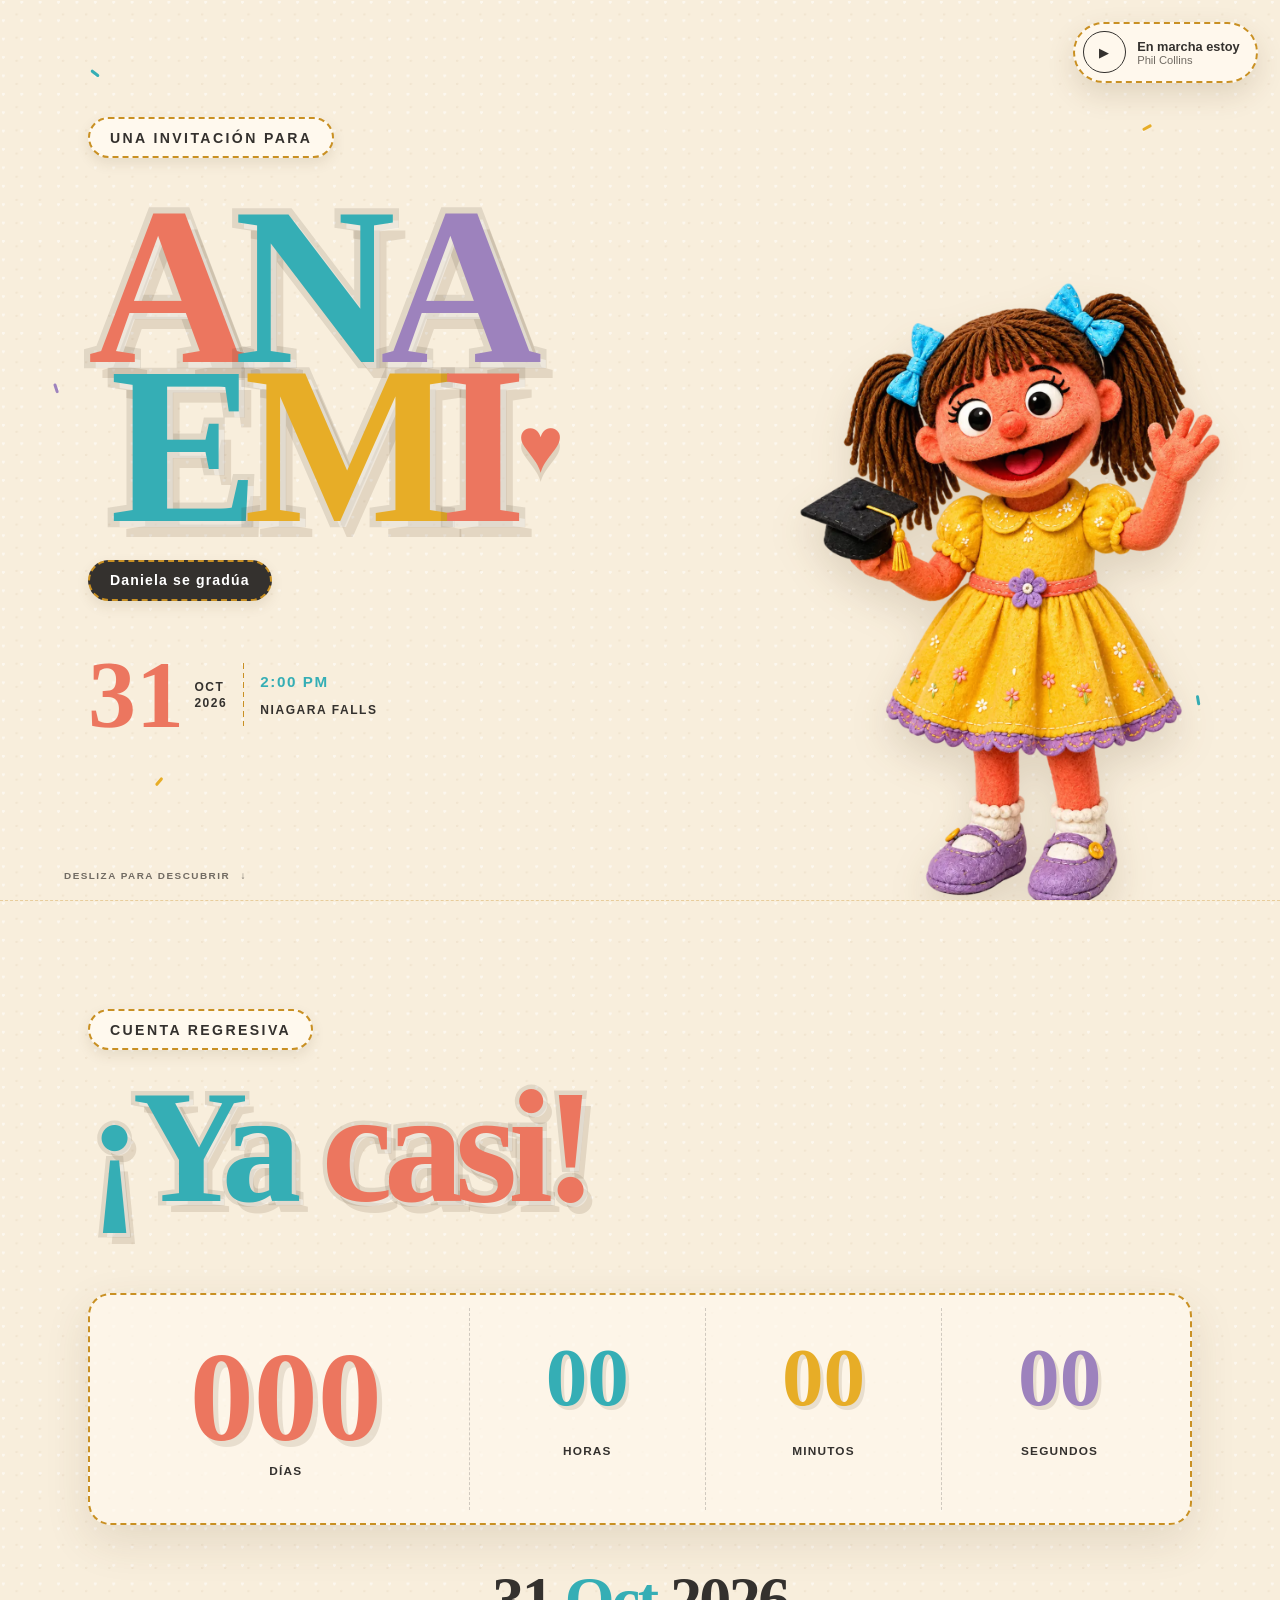
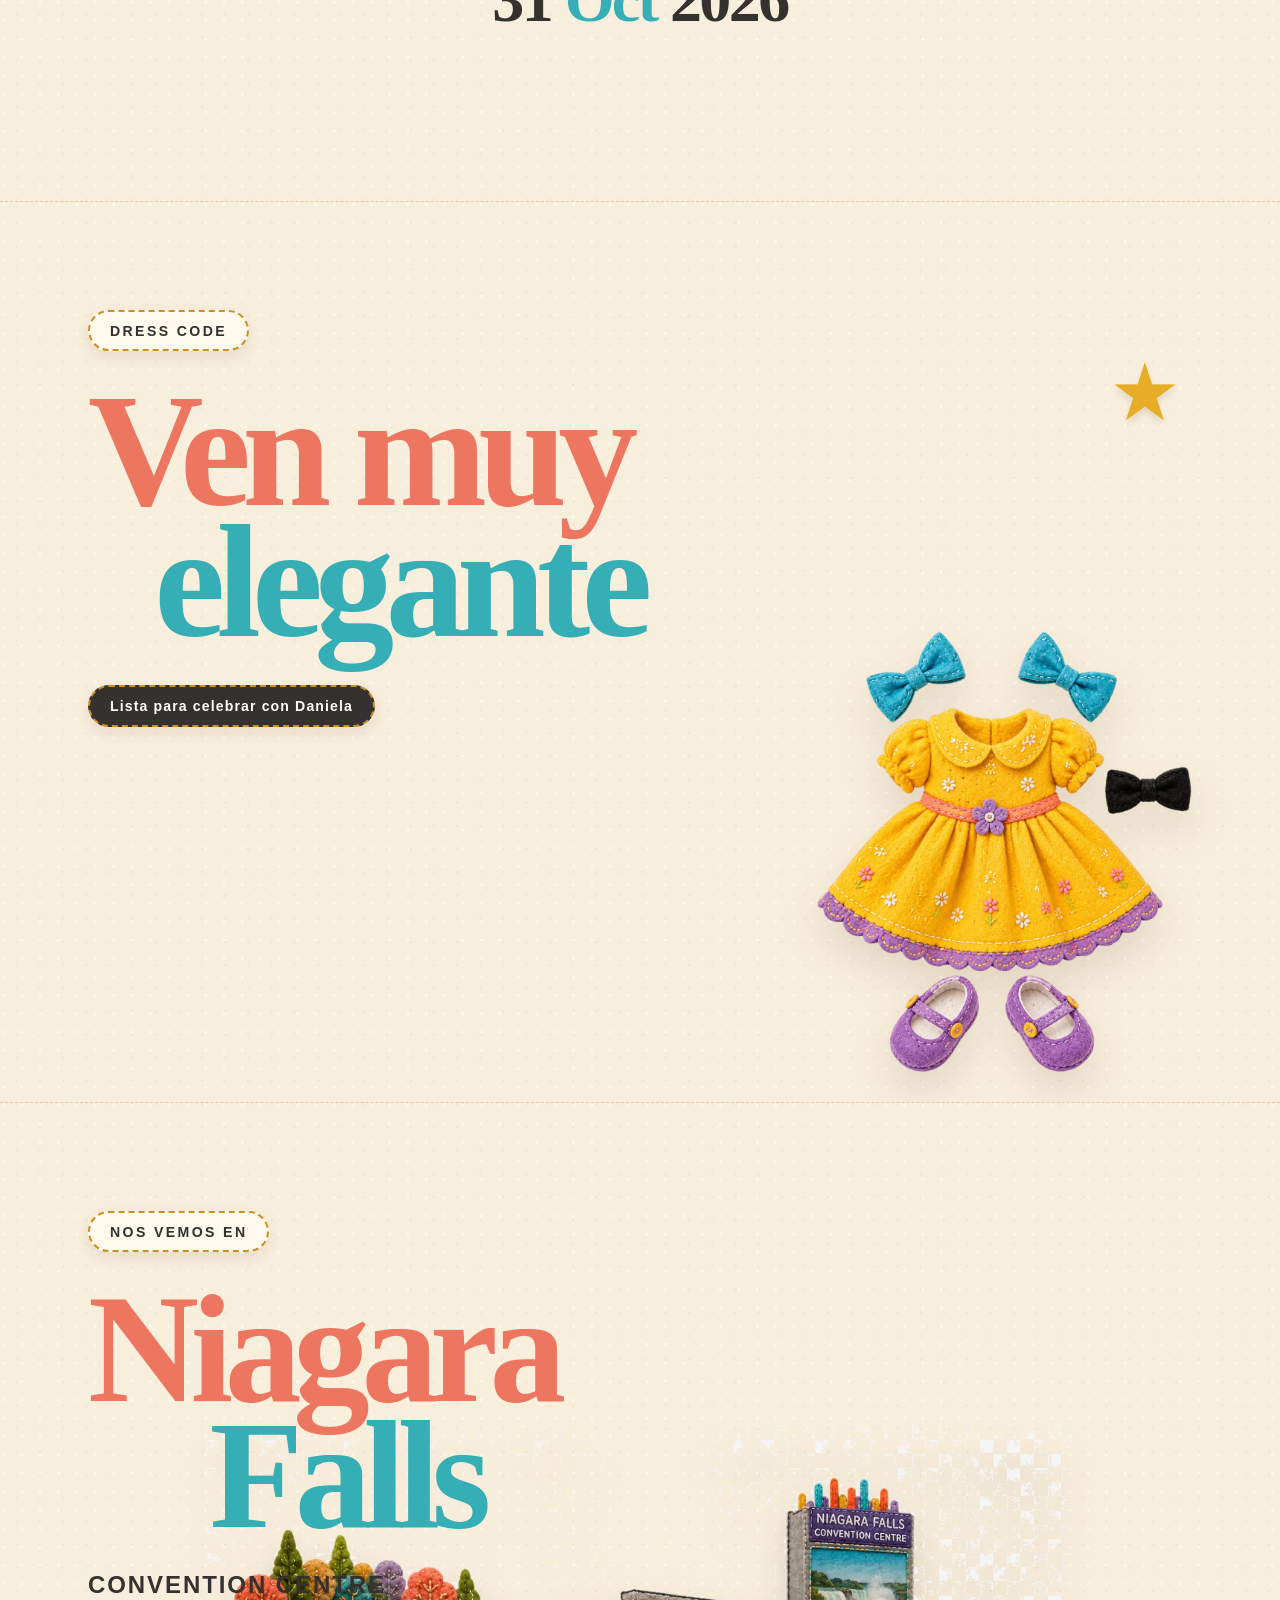
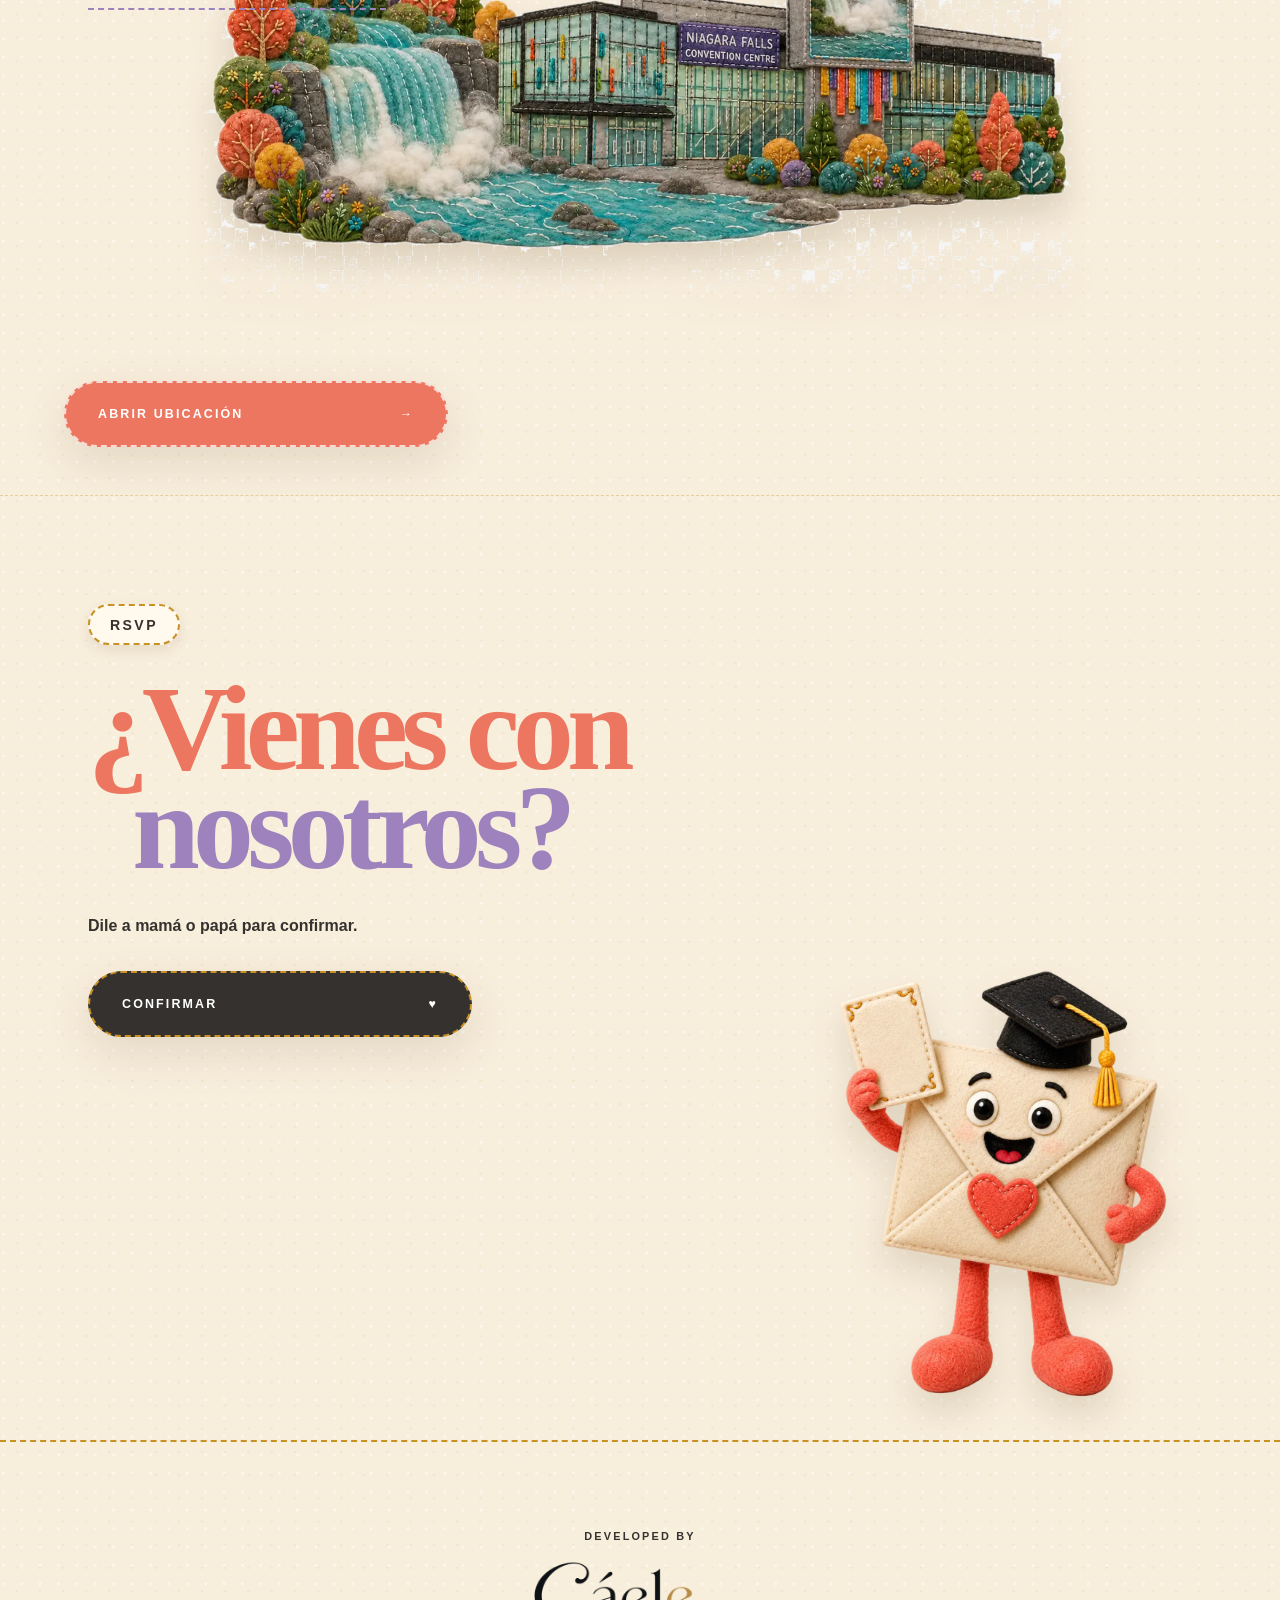
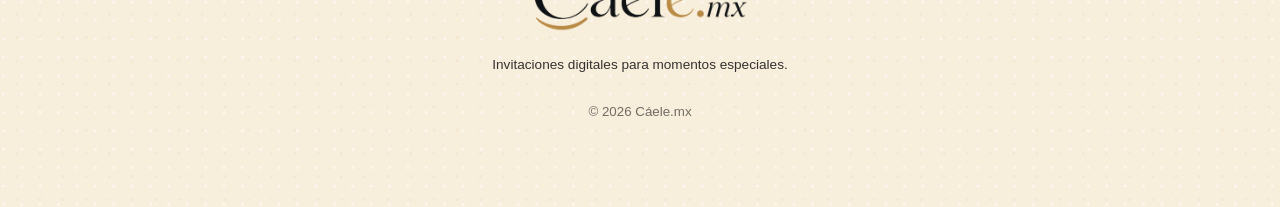
==== anaemi/index.html @ c901b22e "fix: frame Ana Emi artwork with SVG" ====
<!doctype html>
<html lang="es-MX">

<head>
    <meta charset="UTF-8">
    <meta name="viewport" content="width=device-width, initial-scale=1">
    <title>Ana Emi | Daniela se gradúa</title>
    <meta name="description"
        content="Una invitación especial para Ana Emi: acompaña a Daniela a celebrar su graduación en Niagara Falls.">
    <meta name="theme-color" content="#f8eedc">
    <meta name="author" content="Cáele.mx">
    <meta name="robots" content="noindex, nofollow">
    <link rel="icon" type="image/svg+xml" href="../assets/favicon.svg">
    <link rel="stylesheet" href="./css/styles.css?v=0.0.3-svg-frames">
    <script type="module" src="./js/main.js"></script>
</head>

<body>
    <audio id="background-music" loop preload="auto">
        <source src="../assets/audio/en-marcha-estoy.mp3" type="audio/mpeg">
    </audio>

    <button id="music-toggle" class="music-player" type="button" aria-label="Reproducir música"
        aria-pressed="false">
        <span class="music-player__icon" aria-hidden="true">▶</span>
        <span class="music-player__copy">
            <strong>En marcha estoy</strong>
            <span>Phil Collins</span>
        </span>
    </button>

    <div class="invitation">
        <header class="hero" id="inicio">
            <div class="sprinkles" aria-hidden="true">
                <span></span><span></span><span></span><span></span><span></span><span></span>
            </div>

            <div class="page-shell hero__inner">
                <p class="felt-label" data-reveal>Una invitación para</p>

                <h1 class="hero__name" aria-label="Ana Emi" data-reveal>
                    <span class="hero__name-row">
                        <span class="felt-letter felt-letter--coral">A</span>
                        <span class="felt-letter felt-letter--turquoise">N</span>
                        <span class="felt-letter felt-letter--lavender">A</span>
                    </span>
                    <span class="hero__name-row">
                        <span class="felt-letter felt-letter--turquoise">E</span>
                        <span class="felt-letter felt-letter--yellow">M</span>
                        <span class="felt-letter felt-letter--coral">I</span>
                        <span class="felt-heart" aria-hidden="true">♥</span>
                    </span>
                </h1>

                <p class="dark-label hero__event" data-reveal>Daniela se gradúa</p>

                <div class="hero__details" data-reveal>
                    <div class="hero__date">
                        <strong>31</strong>
                        <span>Oct<br>2026</span>
                    </div>
                    <span class="stitched-rule" aria-hidden="true"></span>
                    <p><strong>2:00 PM</strong><span>Niagara Falls</span></p>
                </div>

                <svg class="hero__puppet" viewBox="0 0 1500 1800" role="img"
                    aria-labelledby="hero-puppet-title">
                    <title id="hero-puppet-title">Marioneta de fieltro de Ana Emi sosteniendo un birrete</title>
                    <image href="./assets/illustrations/ana-emi-puppet.webp" x="650" y="600" width="800"
                        height="1200" preserveAspectRatio="xMidYMid meet"></image>
                </svg>

                <a class="scroll-cue" href="#cuenta-regresiva" aria-label="Descubrir la invitación">
                    <span>Desliza para descubrir</span>
                    <span aria-hidden="true">↓</span>
                </a>
            </div>
        </header>

        <main>
            <section class="section countdown" id="cuenta-regresiva" aria-labelledby="countdown-title">
                <div class="page-shell countdown__inner">
                    <p class="felt-label" data-reveal>Cuenta regresiva</p>
                    <h2 id="countdown-title" class="section-title section-title--playful" data-reveal>
                        <span class="felt-letter--turquoise">¡Ya</span>
                        <span class="felt-letter--coral">casi!</span>
                    </h2>

                    <div class="countdown-card" data-countdown data-reveal role="timer"
                        aria-label="Cuenta regresiva para la graduación de Daniela">
                        <div class="countdown-unit countdown-unit--days">
                            <strong data-countdown-days>000</strong>
                            <span>Días</span>
                        </div>
                        <div class="countdown-unit countdown-unit--hours">
                            <strong data-countdown-hours>00</strong>
                            <span>Horas</span>
                        </div>
                        <div class="countdown-unit countdown-unit--minutes">
                            <strong data-countdown-minutes>00</strong>
                            <span>Minutos</span>
                        </div>
                        <div class="countdown-unit countdown-unit--seconds">
                            <strong data-countdown-seconds>00</strong>
                            <span>Segundos</span>
                        </div>
                    </div>

                    <p class="countdown__date" data-reveal>31 <span>Oct</span> 2026</p>
                    <p class="sr-only" data-countdown-status aria-live="polite"></p>
                </div>
            </section>

            <section class="section dress-code" aria-labelledby="dress-title">
                <div class="page-shell dress-code__inner">
                    <div class="dress-code__heading" data-reveal>
                        <p class="felt-label">Dress code</p>
                        <h2 id="dress-title" class="section-title section-title--dress">
                            <span>Ven muy</span><span>elegante</span>
                        </h2>
                        <p class="dark-label">Lista para celebrar con Daniela</p>
                    </div>

                    <svg class="dress-code__art" viewBox="0 0 1500 1500" role="img"
                        aria-labelledby="dress-art-title" data-reveal>
                        <title id="dress-art-title">Vestido amarillo, zapatos morados y moños de fieltro</title>
                        <image href="./assets/illustrations/formal-outfit.webp" x="600" y="550" width="800"
                            height="865" preserveAspectRatio="xMidYMid meet"></image>
                    </svg>

                    <span class="felt-star felt-star--dress" aria-hidden="true">★</span>
                </div>
            </section>

            <section class="section location" aria-labelledby="location-title">
                <div class="page-shell location__inner">
                    <div class="location__heading" data-reveal>
                        <p class="felt-label">Nos vemos en</p>
                        <h2 id="location-title" class="section-title section-title--location">
                            <span>Niagara</span><span>Falls</span>
                        </h2>
                        <p class="location__venue">Convention Centre</p>
                    </div>

                    <svg class="location__art" viewBox="0 0 1800 1050" role="img"
                        aria-labelledby="location-art-title" data-reveal>
                        <title id="location-art-title">Maqueta de fieltro de las Cataratas del Niágara y el Niagara
                            Falls Convention Centre</title>
                        <image href="./assets/illustrations/niagara-diorama.webp" x="150" y="180" width="1500"
                            height="809" preserveAspectRatio="xMidYMid meet"></image>
                    </svg>

                    <a class="felt-button felt-button--coral location__button"
                        href="https://maps.app.goo.gl/X4abVVeZd3RWrRCF6?g_st=ac" target="_blank"
                        rel="noopener noreferrer" data-reveal>
                        <span>Abrir ubicación</span><span aria-hidden="true">→</span>
                    </a>
                </div>
            </section>

            <section class="section rsvp" aria-labelledby="rsvp-title">
                <div class="page-shell rsvp__inner">
                    <div class="rsvp__heading" data-reveal>
                        <p class="felt-label">RSVP</p>
                        <h2 id="rsvp-title" class="section-title section-title--rsvp">
                            <span>¿Vienes con</span><span>nosotros?</span>
                        </h2>
                        <p>Dile a mamá o papá para confirmar.</p>
                    </div>

                    <a id="rsvp-link" class="felt-button felt-button--dark rsvp__button" href="#" target="_blank"
                        rel="noopener noreferrer" data-reveal>
                        <span>Confirmar</span><span aria-hidden="true">♥</span>
                    </a>

                    <svg class="rsvp__art" viewBox="0 0 1500 1500" role="img"
                        aria-labelledby="rsvp-art-title" data-reveal>
                        <title id="rsvp-art-title">Sobre de fieltro sonriente con birrete</title>
                        <image href="./assets/illustrations/rsvp-envelope.webp" x="610" y="510" width="780"
                            height="881" preserveAspectRatio="xMidYMid meet"></image>
                    </svg>
                </div>
            </section>
        </main>

        <footer class="footer">
            <div class="page-shell footer__inner" data-reveal>
                <p>Developed by</p>
                <a href="https://caele.mx" target="_blank" rel="noopener noreferrer"
                    aria-label="Visitar Cáele.mx">
                    <img src="../assets/branding/caele-logo.svg" alt="Cáele.mx">
                </a>
                <span>Invitaciones digitales para momentos especiales.</span>
                <small>© <span data-current-year>2026</span> Cáele.mx</small>
            </div>
        </footer>
    </div>
</body>

</html>
---- anaemi/css/styles.css ----
/* Ana Emi · special invitation by Cáele.mx */

:root {
    color-scheme: light;
    --paper: #f8eedc;
    --paper-light: #fff9ee;
    --ink: #34312e;
    --muted: #716b63;
    --coral: #ec765f;
    --turquoise: #35aeb5;
    --yellow: #e7ad27;
    --lavender: #9d82bd;
    --gold: #c99023;
    --green: #627f3d;
    --shell: 72rem;
    --gutter: clamp(1.15rem, 5vw, 3.25rem);
    --display: Georgia, "Times New Roman", serif;
    --body: Inter, -apple-system, BlinkMacSystemFont, "Segoe UI", sans-serif;
    --shadow: 0 1rem 2.8rem rgb(83 55 22 / 12%);
}

*,
*::before,
*::after {
    box-sizing: border-box;
}

html {
    scroll-behavior: smooth;
}

body {
    margin: 0;
    overflow-x: hidden;
    color: var(--ink);
    background-color: var(--paper);
    background-image:
        radial-gradient(circle at 18% 12%, rgb(255 255 255 / 52%) 0 0.08rem, transparent 0.1rem),
        radial-gradient(circle at 72% 62%, rgb(153 105 51 / 7%) 0 0.06rem, transparent 0.09rem);
    background-size: 1.15rem 1.15rem, 1.45rem 1.45rem;
    font-family: var(--body);
    -webkit-font-smoothing: antialiased;
}

button,
a {
    color: inherit;
}

a {
    text-decoration: none;
}

img {
    display: block;
    max-inline-size: 100%;
}

.invitation {
    position: relative;
    overflow: hidden;
}

.page-shell {
    position: relative;
    inline-size: min(calc(100% - (var(--gutter) * 2)), var(--shell));
    margin-inline: auto;
}

.section {
    position: relative;
    min-block-size: max(100svh, 48rem);
    overflow: hidden;
    border-block-start: 0.0625rem dashed rgb(201 144 35 / 35%);
}

.felt-label,
.dark-label {
    position: relative;
    z-index: 4;
    inline-size: fit-content;
    margin: 0;
    padding: 0.72rem 1.25rem;
    border: 0.125rem dashed var(--gold);
    border-radius: 999rem;
    background: var(--paper-light);
    box-shadow: 0 0.35rem 0.8rem rgb(83 55 22 / 10%);
    font-size: clamp(0.68rem, 3vw, 0.88rem);
    font-weight: 700;
    letter-spacing: 0.17em;
    line-height: 1;
    text-transform: uppercase;
}

.dark-label {
    color: white;
    background: var(--ink);
    border-color: var(--gold);
    letter-spacing: 0.08em;
    text-transform: none;
}

.section-title {
    position: relative;
    z-index: 3;
    margin: 0;
    font-family: var(--display);
    font-weight: 700;
    letter-spacing: -0.055em;
    line-height: 0.82;
}

.felt-letter,
.section-title--playful span {
    display: inline-block;
    paint-order: stroke fill;
    -webkit-text-stroke: 0.055em rgb(69 50 30 / 12%);
    text-shadow:
        0.025em 0.025em 0 rgb(255 255 255 / 40%),
        0.055em 0.07em 0 rgb(83 55 22 / 13%);
}

.felt-letter--coral {
    color: var(--coral);
}

.felt-letter--turquoise {
    color: var(--turquoise);
}

.felt-letter--yellow {
    color: var(--yellow);
}

.felt-letter--lavender {
    color: var(--lavender);
}

.felt-button {
    position: relative;
    z-index: 5;
    display: flex;
    align-items: center;
    justify-content: space-between;
    gap: 1.25rem;
    inline-size: min(100%, 24rem);
    min-block-size: 4.15rem;
    padding-inline: clamp(1.35rem, 5vw, 2rem);
    border: 0.125rem dashed rgb(255 255 255 / 72%);
    border-radius: 999rem;
    box-shadow: var(--shadow);
    font-size: 0.78rem;
    font-weight: 800;
    letter-spacing: 0.17em;
    text-transform: uppercase;
    transition: transform 180ms ease, filter 180ms ease;
}

.felt-button:hover {
    filter: brightness(1.04);
    transform: translateY(-0.15rem);
}

.felt-button--coral {
    color: white;
    background: var(--coral);
}

.felt-button--dark {
    color: white;
    background: var(--ink);
    border-color: var(--gold);
}

.felt-star {
    color: var(--yellow);
    font-size: clamp(2.5rem, 10vw, 5rem);
    filter: drop-shadow(0 0.35rem 0.2rem rgb(83 55 22 / 12%));
}

.music-player {
    position: fixed;
    z-index: 20;
    inset-block-start: clamp(0.8rem, 3vw, 1.4rem);
    inset-inline-end: clamp(0.8rem, 3vw, 1.4rem);
    display: flex;
    align-items: center;
    gap: 0.75rem;
    max-inline-size: min(75vw, 17rem);
    min-block-size: 3.7rem;
    padding: 0.45rem 1rem 0.45rem 0.5rem;
    color: var(--ink);
    background: rgb(255 249 238 / 92%);
    border: 0.125rem dashed var(--gold);
    border-radius: 999rem;
    box-shadow: 0 0.7rem 1.8rem rgb(83 55 22 / 14%);
    backdrop-filter: blur(0.65rem);
    cursor: pointer;
}

.music-player__icon {
    display: grid;
    place-items: center;
    inline-size: 2.65rem;
    aspect-ratio: 1;
    flex: 0 0 auto;
    border: 0.1rem solid var(--ink);
    border-radius: 50%;
    font-size: 0.8rem;
}

.music-player__copy {
    display: grid;
    min-inline-size: 0;
    text-align: start;
}

.music-player__copy strong,
.music-player__copy span {
    overflow: hidden;
    text-overflow: ellipsis;
    white-space: nowrap;
}

.music-player__copy strong {
    font-size: 0.8rem;
}

.music-player__copy span {
    color: var(--muted);
    font-size: 0.7rem;
}

/* Cover */

.hero {
    position: relative;
    min-block-size: max(100svh, 48rem);
    overflow: hidden;
}

.hero__inner {
    min-block-size: inherit;
    padding-block: clamp(5.5rem, 13svh, 8rem) 4rem;
}

.hero__name {
    position: relative;
    z-index: 3;
    display: grid;
    gap: 0.02em;
    margin: clamp(2rem, 7vw, 3.2rem) 0 0;
    font-family: var(--display);
    font-size: clamp(6rem, 29vw, 12rem);
    font-weight: 700;
    letter-spacing: -0.08em;
    line-height: 0.69;
}

.hero__name-row {
    display: flex;
    align-items: center;
    gap: 0.01em;
}

.hero__name-row:last-child {
    margin-inline-start: 2%;
}

.felt-heart {
    margin-inline-start: 0.08em;
    color: var(--coral);
    font-size: 0.35em;
    filter: drop-shadow(0 0.12em 0 rgb(83 55 22 / 15%));
}

.hero__event {
    margin-block-start: 2.3rem;
}

.hero__details {
    position: relative;
    z-index: 5;
    display: grid;
    grid-template-columns: auto 0.0625rem auto;
    align-items: center;
    gap: 1rem;
    inline-size: fit-content;
    margin-block-start: clamp(4.5rem, 12svh, 7rem);
}

.hero__date {
    display: flex;
    align-items: center;
    gap: 0.65rem;
}

.hero__date strong {
    color: var(--coral);
    font-family: var(--display);
    font-size: clamp(4rem, 17vw, 6rem);
    line-height: 0.8;
}

.hero__date span,
.hero__details p {
    margin: 0;
    font-size: 0.75rem;
    font-weight: 800;
    letter-spacing: 0.13em;
    line-height: 1.35;
    text-transform: uppercase;
}

.stitched-rule {
    inline-size: 0.0625rem;
    block-size: 4rem;
    background: repeating-linear-gradient(to bottom, var(--gold) 0 0.35rem, transparent 0.35rem 0.6rem);
}

.hero__details p {
    display: grid;
    gap: 0.6rem;
}

.hero__details p strong {
    color: var(--turquoise);
    font-size: 0.95rem;
}

.hero__details p span {
    white-space: nowrap;
}

.hero__puppet {
    position: absolute;
    z-index: 2;
    display: block;
    inset-inline-start: auto;
    inset-inline-end: clamp(-5rem, -10vw, -2rem);
    inset-block-end: -1rem;
    inline-size: clamp(24rem, 95vw, 44rem);
    max-inline-size: none;
    filter: drop-shadow(0 1.2rem 1.2rem rgb(83 55 22 / 15%));
    pointer-events: none;
    user-select: none;
}

.scroll-cue {
    position: absolute;
    z-index: 6;
    inset-inline-start: 0;
    inset-block-end: 1.2rem;
    display: flex;
    align-items: center;
    gap: 0.65rem;
    color: var(--muted);
    font-size: 0.62rem;
    font-weight: 700;
    letter-spacing: 0.15em;
    text-transform: uppercase;
}

.sprinkles span {
    position: absolute;
    z-index: 1;
    inline-size: 0.65rem;
    block-size: 0.18rem;
    background: var(--coral);
    border-radius: 999rem;
    transform: rotate(38deg);
}

.sprinkles span:nth-child(1) { inset: 8% auto auto 7%; background: var(--turquoise); }
.sprinkles span:nth-child(2) { inset: 14% 10% auto auto; background: var(--yellow); transform: rotate(-28deg); }
.sprinkles span:nth-child(3) { inset: 43% auto auto 4%; background: var(--lavender); transform: rotate(72deg); }
.sprinkles span:nth-child(4) { inset: 54% 8% auto auto; background: var(--coral); }
.sprinkles span:nth-child(5) { inset: auto auto 13% 12%; background: var(--yellow); transform: rotate(-50deg); }
.sprinkles span:nth-child(6) { inset: auto 6% 22% auto; background: var(--turquoise); transform: rotate(80deg); }

/* Countdown */

.countdown__inner {
    min-block-size: inherit;
    padding-block: clamp(5.5rem, 12svh, 8rem) clamp(4rem, 9svh, 6rem);
}

.section-title--playful {
    display: flex;
    flex-wrap: wrap;
    gap: 0 0.18em;
    margin-block-start: 2rem;
    font-size: clamp(5rem, 22vw, 10rem);
}

.countdown-card {
    display: grid;
    grid-template-columns: repeat(3, 1fr);
    margin-block-start: clamp(3rem, 9vw, 5rem);
    padding: 0.8rem;
    background: rgb(255 249 238 / 72%);
    border: 0.16rem dashed var(--gold);
    border-radius: 1.4rem;
    box-shadow: var(--shadow);
}

.countdown-unit {
    display: grid;
    justify-items: center;
    gap: 0.55rem;
    min-inline-size: 0;
    padding: 1.25rem 0.25rem;
    border-inline-start: 0.0625rem dashed rgb(52 49 46 / 22%);
}

.countdown-unit--days {
    grid-column: 1 / -1;
    padding-block: 1rem 1.5rem;
    border-inline-start: 0;
    border-block-end: 0.0625rem dashed rgb(52 49 46 / 22%);
}

.countdown-unit--hours {
    border-inline-start: 0;
}

.countdown-unit strong {
    color: var(--turquoise);
    font-family: var(--display);
    font-size: clamp(2.8rem, 14vw, 5.2rem);
    font-variant-numeric: tabular-nums;
    line-height: 0.9;
    text-shadow: 0.04em 0.05em 0 rgb(83 55 22 / 12%);
}

.countdown-unit--days strong {
    color: var(--coral);
    font-size: clamp(7rem, 34vw, 13rem);
}

.countdown-unit--minutes strong {
    color: var(--yellow);
}

.countdown-unit--seconds strong {
    color: var(--lavender);
}

.countdown-unit span {
    font-size: clamp(0.56rem, 2.5vw, 0.74rem);
    font-weight: 800;
    letter-spacing: 0.1em;
    text-transform: uppercase;
}

.countdown__date {
    margin: 2.4rem 0 0;
    text-align: center;
    font-family: var(--display);
    font-size: clamp(2.4rem, 11vw, 4rem);
    font-weight: 700;
    letter-spacing: -0.04em;
}

.countdown__date span {
    color: var(--turquoise);
}

/* Dress code */

.dress-code {
    min-block-size: max(100svh, 55rem);
}

.dress-code__inner {
    min-block-size: inherit;
    padding-block: clamp(5.5rem, 12svh, 8rem) 2rem;
}

.dress-code__heading {
    position: relative;
    z-index: 4;
}

.section-title--dress {
    display: grid;
    margin-block-start: 2.2rem;
    font-size: clamp(4.5rem, 21vw, 9rem);
}

.section-title--dress span:first-child {
    color: var(--coral);
}

.section-title--dress span:last-child {
    color: var(--turquoise);
    margin-inline-start: 6%;
}

.dress-code__heading .dark-label {
    margin-block-start: 2.3rem;
}

.dress-code__art {
    position: absolute;
    z-index: 2;
    display: block;
    inset-inline-start: auto;
    inset-inline-end: clamp(-4rem, -8vw, -2rem);
    inset-block-end: -1rem;
    inline-size: clamp(25rem, 102vw, 48rem);
    max-inline-size: none;
    filter: drop-shadow(0 1.2rem 1.2rem rgb(83 55 22 / 13%));
}

.felt-star--dress {
    position: absolute;
    z-index: 1;
    inset-block-start: 16%;
    inset-inline-end: 3%;
}

/* Location */

.location {
    min-block-size: max(100svh, 62rem);
}

.location__inner {
    min-block-size: inherit;
    padding-block: clamp(5.5rem, 12svh, 8rem) 3rem;
}

.location__heading {
    position: relative;
    z-index: 5;
}

.section-title--location {
    display: grid;
    margin-block-start: 2.2rem;
    font-size: clamp(4rem, 19vw, 8.5rem);
}

.section-title--location span:first-child {
    color: var(--coral);
}

.section-title--location span:last-child {
    color: var(--turquoise);
    margin-inline-start: 11%;
}

.location__venue {
    inline-size: fit-content;
    margin: 2rem 0 0;
    padding-block-end: 0.55rem;
    border-block-end: 0.16rem dashed var(--lavender);
    font-size: clamp(1rem, 4.5vw, 1.5rem);
    font-weight: 800;
    letter-spacing: 0.08em;
    text-transform: uppercase;
}

.location__art {
    position: absolute;
    z-index: 2;
    display: block;
    inset-inline-start: 50%;
    inset-block-end: 10.5rem;
    inline-size: min(118%, 58rem);
    max-inline-size: none;
    translate: -50% 0;
    filter: drop-shadow(0 1.2rem 1rem rgb(83 55 22 / 16%));
}

.location__button {
    position: absolute;
    inset-inline-start: 0;
    inset-block-end: 3rem;
}

/* RSVP */

.rsvp {
    min-block-size: max(100svh, 59rem);
}

.rsvp__inner {
    min-block-size: inherit;
    padding-block: clamp(5.5rem, 12svh, 8rem) 2rem;
}

.rsvp__heading {
    position: relative;
    z-index: 5;
}

.section-title--rsvp {
    display: grid;
    margin-block-start: 2.1rem;
    font-size: clamp(3rem, 14.5vw, 6.5rem);
}

.section-title--rsvp span:first-child {
    color: var(--coral);
}

.section-title--rsvp span:last-child {
    color: var(--lavender);
    margin-inline-start: 4%;
}

.rsvp__heading > p:last-child {
    max-inline-size: 18rem;
    margin: 2.2rem 0 0;
    font-size: 1rem;
    font-weight: 650;
    line-height: 1.6;
}

.rsvp__button {
    margin-block-start: 2rem;
}

.rsvp__art {
    position: absolute;
    z-index: 2;
    display: block;
    inset-inline-start: auto;
    inset-inline-end: clamp(-4rem, -8vw, -2rem);
    inset-block-end: -1rem;
    inline-size: clamp(25rem, 100vw, 46rem);
    max-inline-size: none;
    filter: drop-shadow(0 1.2rem 1.1rem rgb(83 55 22 / 14%));
}

/* Footer */

.footer {
    border-block-start: 0.125rem dashed var(--gold);
}

.footer__inner {
    display: grid;
    justify-items: center;
    padding-block: clamp(3.5rem, 10vw, 5.5rem);
    text-align: center;
}

.footer__inner > p {
    margin: 0 0 1rem;
    font-size: 0.68rem;
    font-weight: 800;
    letter-spacing: 0.2em;
    text-transform: uppercase;
}

.footer__inner a {
    inline-size: min(55vw, 14rem);
}

.footer__inner > span {
    margin-block-start: 1.5rem;
    font-size: 0.85rem;
}

.footer__inner small {
    margin-block-start: 2rem;
    color: var(--muted);
}

/* Motion and accessibility */

.sr-only {
    position: absolute;
    inline-size: 0.0625rem;
    block-size: 0.0625rem;
    overflow: hidden;
    padding: 0;
    margin: -0.0625rem;
    clip: rect(0, 0, 0, 0);
    white-space: nowrap;
    border: 0;
}

.reveal-ready [data-reveal] {
    opacity: 0;
    transform: translateY(1.3rem);
    transition: opacity 700ms ease, transform 800ms cubic-bezier(0.22, 1, 0.36, 1);
}

.reveal-ready [data-reveal].is-visible {
    opacity: 1;
    transform: none;
}

@media (min-width: 48rem) {
    .hero__name {
        font-size: clamp(9rem, 20vw, 14rem);
    }

    .hero__puppet {
        inset-inline-start: auto;
        inset-inline-end: -2rem;
        inline-size: min(68vw, 50rem);
    }

    .hero__details {
        margin-block-start: 3.5rem;
    }

    .countdown-card {
        grid-template-columns: 1.55fr repeat(3, 1fr);
    }

    .countdown-unit,
    .countdown-unit--days {
        grid-column: auto;
        padding: 2rem 0.75rem;
        border-block-end: 0;
        border-inline-start: 0.0625rem dashed rgb(52 49 46 / 22%);
    }

    .countdown-unit--days {
        border-inline-start: 0;
    }

    .countdown-unit--days strong {
        font-size: clamp(6rem, 10vw, 9rem);
    }

    .section-title--dress {
        font-size: clamp(7.5rem, 13vw, 10rem);
    }

    .dress-code__art {
        inset-inline-start: auto;
        inset-inline-end: -2rem;
        inline-size: min(62vw, 48rem);
    }

    .section-title--location {
        font-size: clamp(7rem, 12vw, 10rem);
    }

    .location__art {
        inset-inline-start: 50%;
        inline-size: min(90vw, 65rem);
    }

    .section-title--rsvp {
        font-size: clamp(5.5rem, 9.5vw, 8rem);
    }

    .rsvp__art {
        inset-inline-start: auto;
        inset-inline-end: -2rem;
        inline-size: min(60vw, 46rem);
    }
}

@media (min-width: 70rem) {
    .hero__inner,
    .countdown__inner,
    .dress-code__inner,
    .location__inner,
    .rsvp__inner {
        padding-inline: 1.5rem;
    }
}

/* Explicit mobile artwork caps. Keep these last so decorative assets cannot
   grow back over the copy through a broader responsive rule. */
@media (max-width: 47.99rem) {
    .hero__puppet {
        inset-inline-end: -2rem;
        inline-size: clamp(24rem, 94vw, 32rem);
    }

    .dress-code__art {
        inset-inline-end: -2rem;
        inline-size: clamp(25rem, 100vw, 34rem);
    }

    .location__art {
        inline-size: min(112%, 45rem);
    }

    .rsvp__art {
        inset-inline-end: -2rem;
        inline-size: clamp(25rem, 100vw, 34rem);
    }
}

@media (prefers-reduced-motion: reduce) {
    html {
        scroll-behavior: auto;
    }

    *,
    *::before,
    *::after {
        animation-duration: 0.01ms !important;
        animation-iteration-count: 1 !important;
        transition-duration: 0.01ms !important;
    }

    .reveal-ready [data-reveal] {
        opacity: 1;
        transform: none;
    }
}
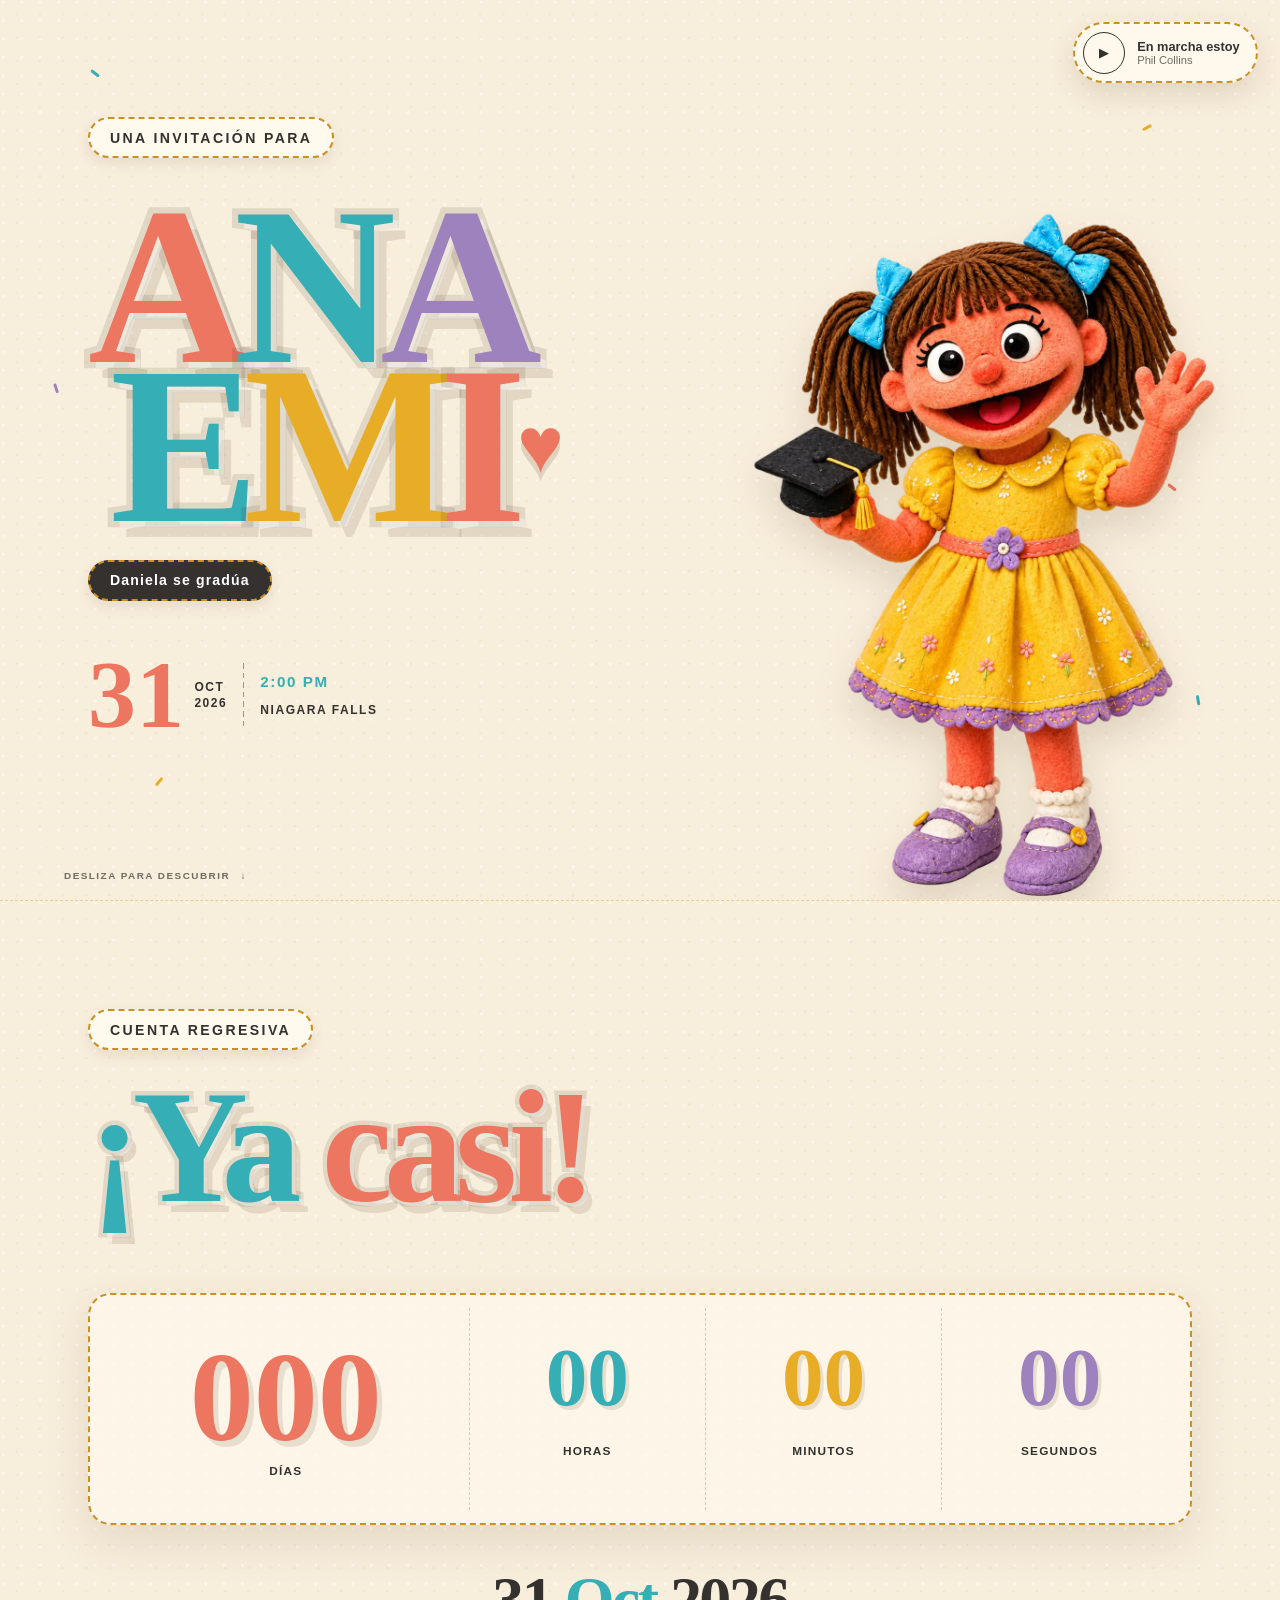
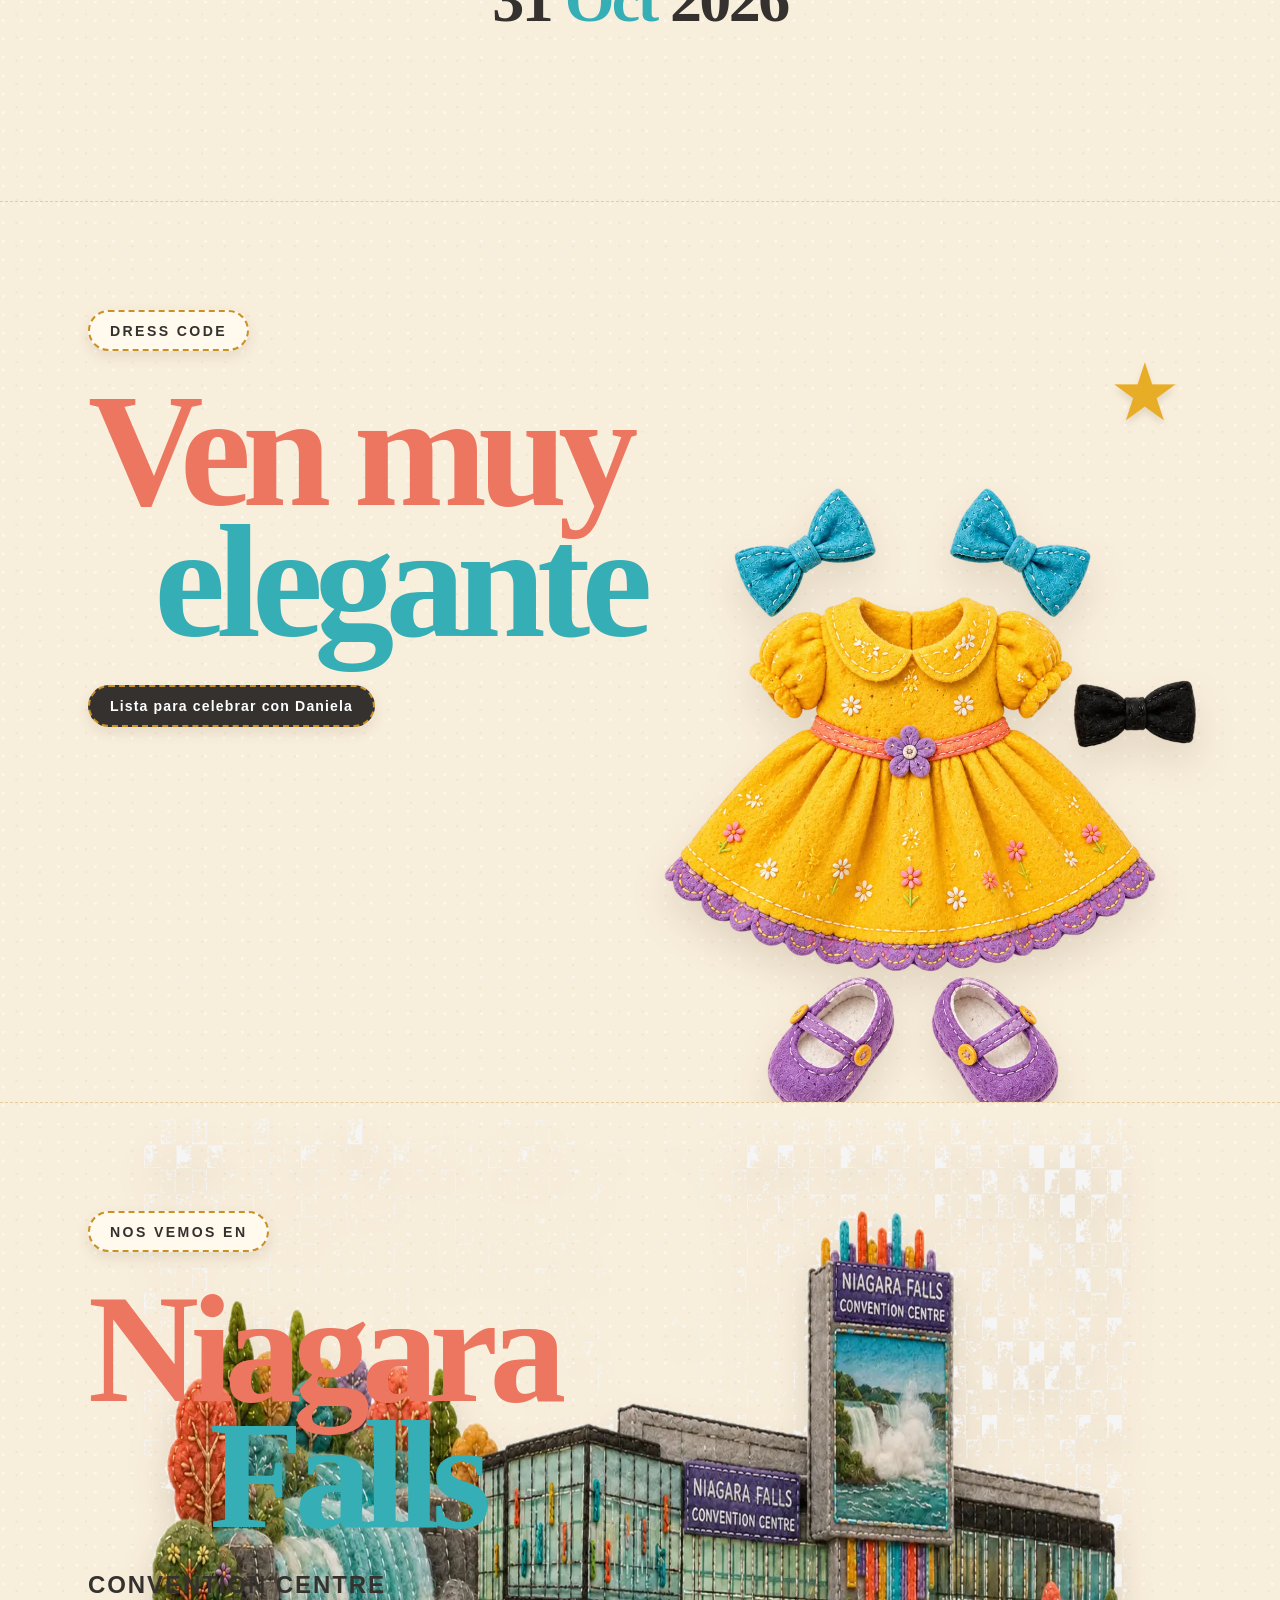
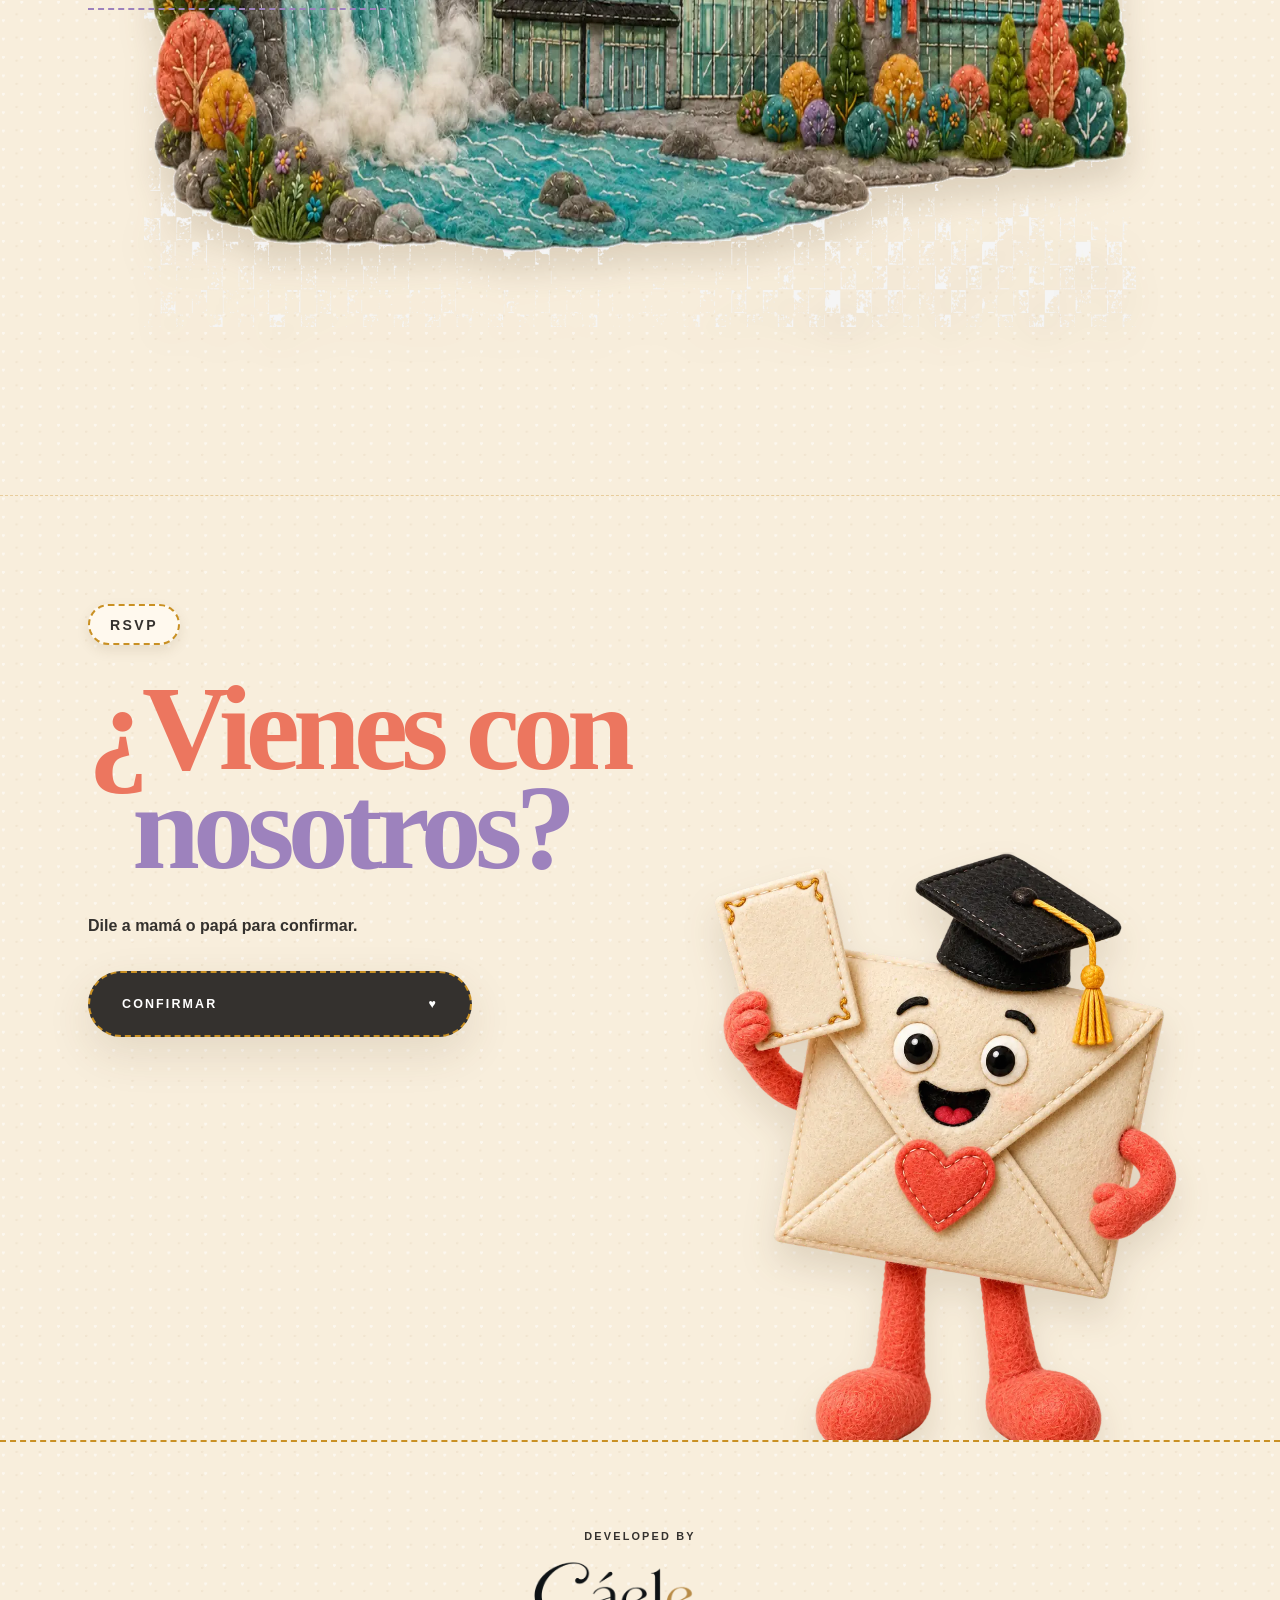
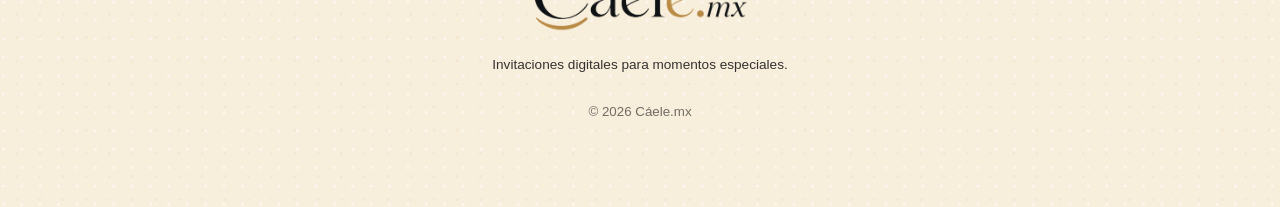
==== commit 6ef644a8: "fix: restore original Ana Emi art composition" ====
--- a/anaemi/index.html
+++ b/anaemi/index.html
@@ -11,7 +11,7 @@
     <meta name="author" content="Cáele.mx">
     <meta name="robots" content="noindex, nofollow">
     <link rel="icon" type="image/svg+xml" href="../assets/favicon.svg">
-    <link rel="stylesheet" href="./css/styles.css?v=0.0.3-svg-frames">
+    <link rel="stylesheet" href="./css/styles.css?v=0.0.3-art-composition">
     <script type="module" src="./js/main.js"></script>
 </head>
 
@@ -63,12 +63,9 @@
                     <p><strong>2:00 PM</strong><span>Niagara Falls</span></p>
                 </div>
 
-                <svg class="hero__puppet" viewBox="0 0 1500 1800" role="img"
-                    aria-labelledby="hero-puppet-title">
-                    <title id="hero-puppet-title">Marioneta de fieltro de Ana Emi sosteniendo un birrete</title>
-                    <image href="./assets/illustrations/ana-emi-puppet.webp" x="650" y="600" width="800"
-                        height="1200" preserveAspectRatio="xMidYMid meet"></image>
-                </svg>
+                <img class="hero__puppet" src="./assets/illustrations/ana-emi-puppet.webp"
+                    alt="Marioneta de fieltro de Ana Emi sosteniendo un birrete" width="1000" height="1500"
+                    fetchpriority="high" decoding="async">
 
                 <a class="scroll-cue" href="#cuenta-regresiva" aria-label="Descubrir la invitación">
                     <span>Desliza para descubrir</span>
@@ -121,12 +118,9 @@
                         <p class="dark-label">Lista para celebrar con Daniela</p>
                     </div>
 
-                    <svg class="dress-code__art" viewBox="0 0 1500 1500" role="img"
-                        aria-labelledby="dress-art-title" data-reveal>
-                        <title id="dress-art-title">Vestido amarillo, zapatos morados y moños de fieltro</title>
-                        <image href="./assets/illustrations/formal-outfit.webp" x="600" y="550" width="800"
-                            height="865" preserveAspectRatio="xMidYMid meet"></image>
-                    </svg>
+                    <img class="dress-code__art" src="./assets/illustrations/formal-outfit.webp"
+                        alt="Vestido amarillo, zapatos morados y moños de fieltro" width="1100" height="1190"
+                        loading="lazy" decoding="async" data-reveal>
 
                     <span class="felt-star felt-star--dress" aria-hidden="true">★</span>
                 </div>
@@ -142,13 +136,9 @@
                         <p class="location__venue">Convention Centre</p>
                     </div>
 
-                    <svg class="location__art" viewBox="0 0 1800 1050" role="img"
-                        aria-labelledby="location-art-title" data-reveal>
-                        <title id="location-art-title">Maqueta de fieltro de las Cataratas del Niágara y el Niagara
-                            Falls Convention Centre</title>
-                        <image href="./assets/illustrations/niagara-diorama.webp" x="150" y="180" width="1500"
-                            height="809" preserveAspectRatio="xMidYMid meet"></image>
-                    </svg>
+                    <img class="location__art" src="./assets/illustrations/niagara-diorama.webp"
+                        alt="Maqueta de fieltro de las Cataratas del Niágara y el Niagara Falls Convention Centre"
+                        width="1500" height="809" loading="lazy" decoding="async" data-reveal>
 
                     <a class="felt-button felt-button--coral location__button"
                         href="https://maps.app.goo.gl/X4abVVeZd3RWrRCF6?g_st=ac" target="_blank"
@@ -173,12 +163,9 @@
                         <span>Confirmar</span><span aria-hidden="true">♥</span>
                     </a>
 
-                    <svg class="rsvp__art" viewBox="0 0 1500 1500" role="img"
-                        aria-labelledby="rsvp-art-title" data-reveal>
-                        <title id="rsvp-art-title">Sobre de fieltro sonriente con birrete</title>
-                        <image href="./assets/illustrations/rsvp-envelope.webp" x="610" y="510" width="780"
-                            height="881" preserveAspectRatio="xMidYMid meet"></image>
-                    </svg>
+                    <img class="rsvp__art" src="./assets/illustrations/rsvp-envelope.webp"
+                        alt="Sobre de fieltro sonriente con birrete" width="1050" height="1186" loading="lazy"
+                        decoding="async" data-reveal>
                 </div>
             </section>
         </main>
--- a/anaemi/css/styles.css
+++ b/anaemi/css/styles.css
@@ -337,10 +337,12 @@
     z-index: 2;
     display: block;
     inset-inline-start: auto;
-    inset-inline-end: clamp(-5rem, -10vw, -2rem);
-    inset-block-end: -1rem;
-    inline-size: clamp(24rem, 95vw, 44rem);
+    inset-inline-end: clamp(-2.75rem, -7vw, -1rem);
+    inset-block-end: -0.5rem;
+    inline-size: auto;
+    block-size: clamp(31rem, 64svh, 43rem);
     max-inline-size: none;
+    max-block-size: 72%;
     filter: drop-shadow(0 1.2rem 1.2rem rgb(83 55 22 / 15%));
     pointer-events: none;
     user-select: none;
@@ -506,10 +508,12 @@
     z-index: 2;
     display: block;
     inset-inline-start: auto;
-    inset-inline-end: clamp(-4rem, -8vw, -2rem);
+    inset-inline-end: clamp(-4rem, -8vw, -2.25rem);
     inset-block-end: -1rem;
-    inline-size: clamp(25rem, 102vw, 48rem);
-    max-inline-size: none;
+    inline-size: auto;
+    block-size: clamp(26rem, 55svh, 38rem);
+    max-inline-size: 96%;
+    max-block-size: 58%;
     filter: drop-shadow(0 1.2rem 1.2rem rgb(83 55 22 / 13%));
 }
 
@@ -568,7 +572,7 @@
     display: block;
     inset-inline-start: 50%;
     inset-block-end: 10.5rem;
-    inline-size: min(118%, 58rem);
+    inline-size: min(108%, 50rem);
     max-inline-size: none;
     translate: -50% 0;
     filter: drop-shadow(0 1.2rem 1rem rgb(83 55 22 / 16%));
@@ -628,10 +632,12 @@
     z-index: 2;
     display: block;
     inset-inline-start: auto;
-    inset-inline-end: clamp(-4rem, -8vw, -2rem);
-    inset-block-end: -1rem;
-    inline-size: clamp(25rem, 100vw, 46rem);
-    max-inline-size: none;
+    inset-inline-end: clamp(-4rem, -8vw, -2.25rem);
+    inset-block-end: -1.5rem;
+    inline-size: auto;
+    block-size: clamp(26rem, 54svh, 36rem);
+    max-inline-size: 96%;
+    max-block-size: 58%;
     filter: drop-shadow(0 1.2rem 1.1rem rgb(83 55 22 / 14%));
 }
 
@@ -702,8 +708,10 @@
 
     .hero__puppet {
         inset-inline-start: auto;
-        inset-inline-end: -2rem;
-        inline-size: min(68vw, 50rem);
+        inset-inline-end: 0;
+        inline-size: auto;
+        block-size: min(78svh, 52rem);
+        max-block-size: 82%;
     }
 
     .hero__details {
@@ -736,8 +744,11 @@
 
     .dress-code__art {
         inset-inline-start: auto;
-        inset-inline-end: -2rem;
-        inline-size: min(62vw, 48rem);
+        inset-inline-end: 1%;
+        inline-size: auto;
+        block-size: min(72svh, 44rem);
+        max-inline-size: 56%;
+        max-block-size: 70%;
     }
 
     .section-title--location {
@@ -746,7 +757,7 @@
 
     .location__art {
         inset-inline-start: 50%;
-        inline-size: min(90vw, 65rem);
+        inline-size: min(92vw, 62rem);
     }
 
     .section-title--rsvp {
@@ -755,8 +766,11 @@
 
     .rsvp__art {
         inset-inline-start: auto;
-        inset-inline-end: -2rem;
-        inline-size: min(60vw, 46rem);
+        inset-inline-end: 0;
+        inline-size: auto;
+        block-size: min(68svh, 42rem);
+        max-inline-size: 55%;
+        max-block-size: 68%;
     }
 }
 
@@ -770,29 +784,6 @@
     }
 }
 
-/* Explicit mobile artwork caps. Keep these last so decorative assets cannot
-   grow back over the copy through a broader responsive rule. */
-@media (max-width: 47.99rem) {
-    .hero__puppet {
-        inset-inline-end: -2rem;
-        inline-size: clamp(24rem, 94vw, 32rem);
-    }
-
-    .dress-code__art {
-        inset-inline-end: -2rem;
-        inline-size: clamp(25rem, 100vw, 34rem);
-    }
-
-    .location__art {
-        inline-size: min(112%, 45rem);
-    }
-
-    .rsvp__art {
-        inset-inline-end: -2rem;
-        inline-size: clamp(25rem, 100vw, 34rem);
-    }
-}
-
 @media (prefers-reduced-motion: reduce) {
     html {
         scroll-behavior: auto;
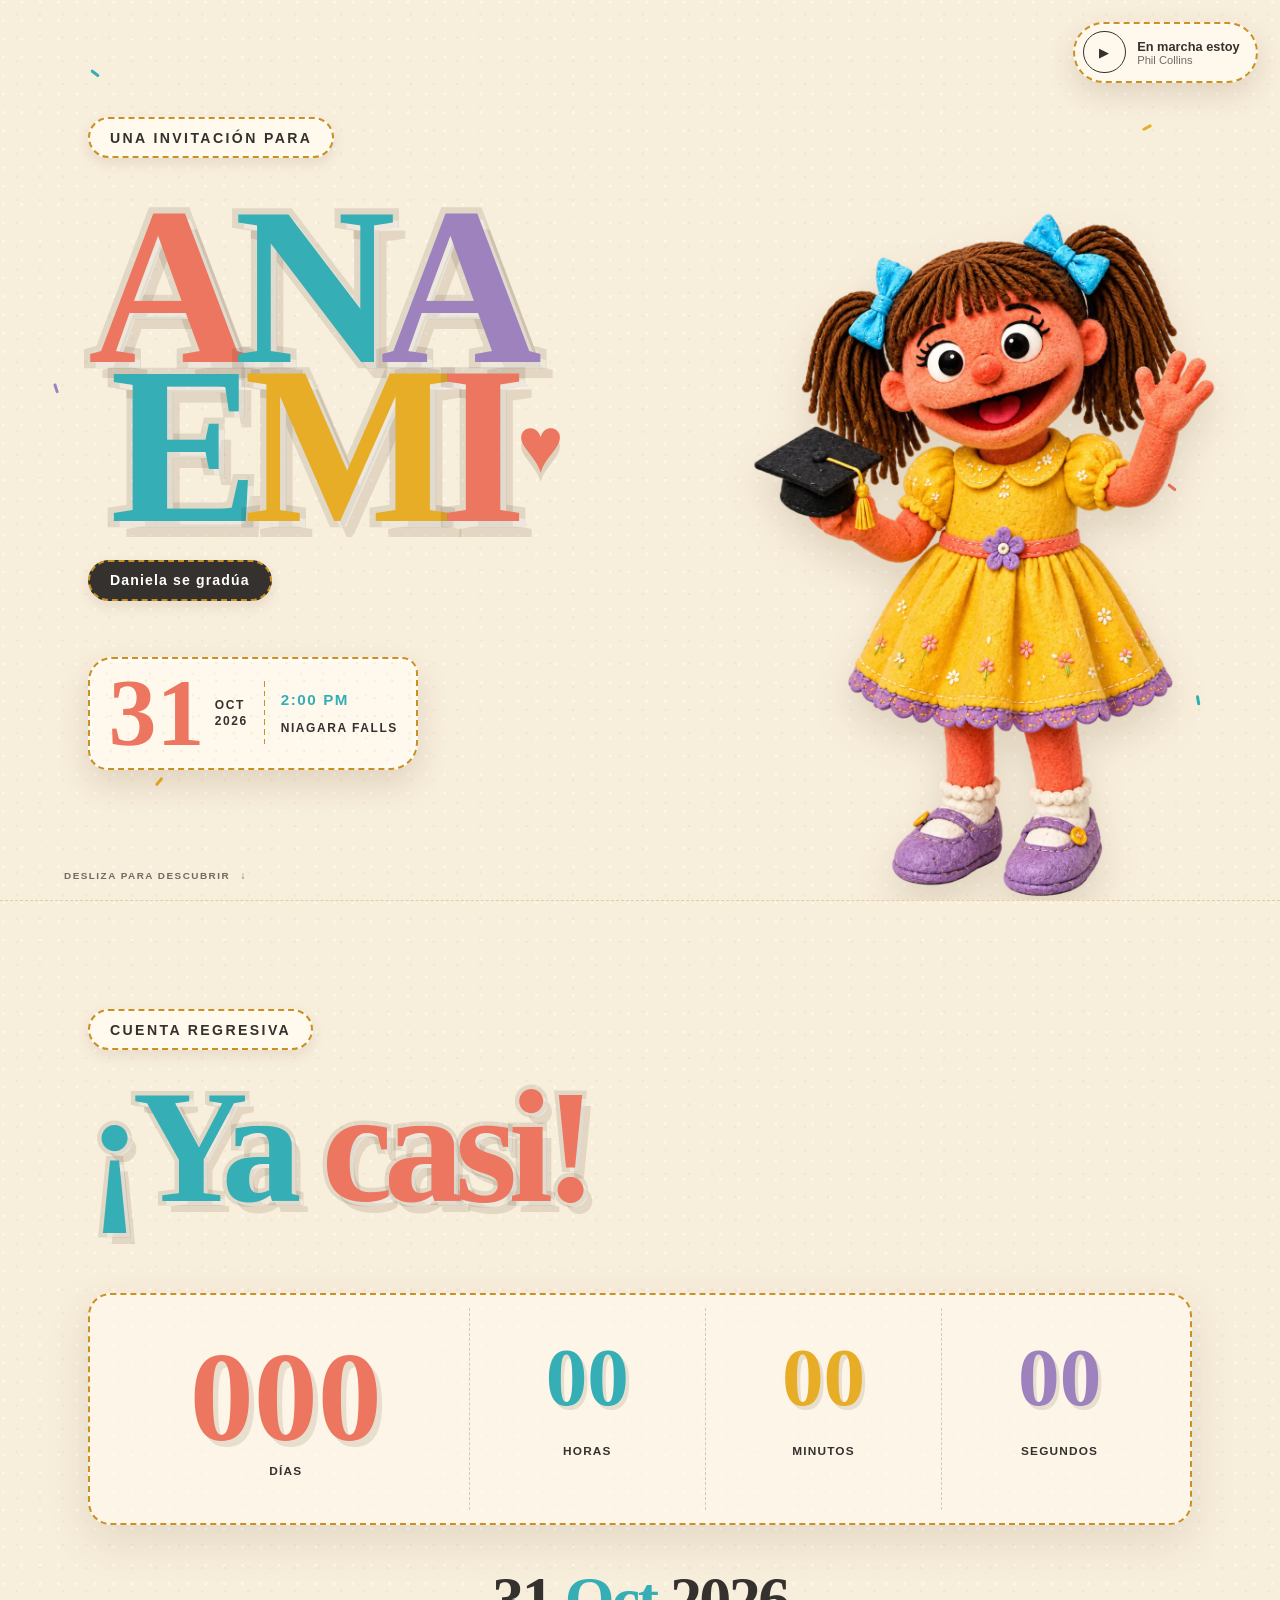
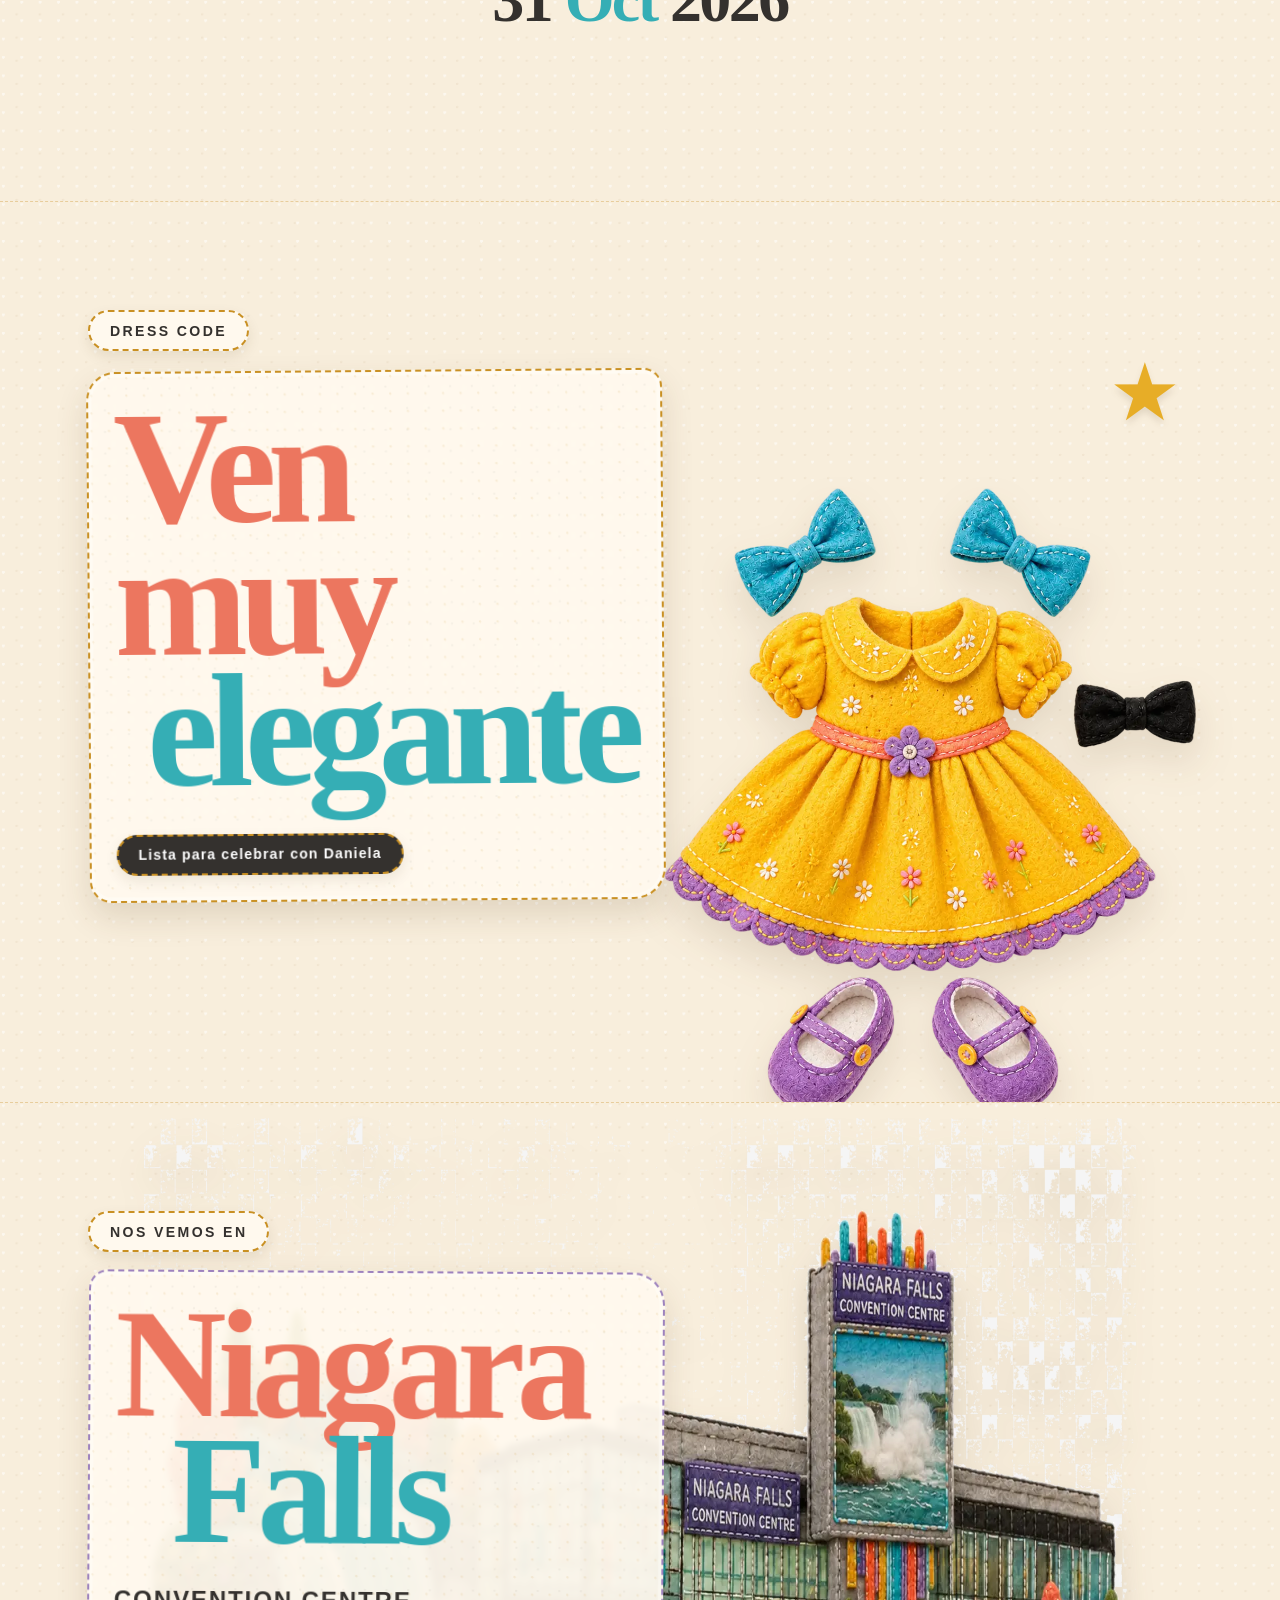
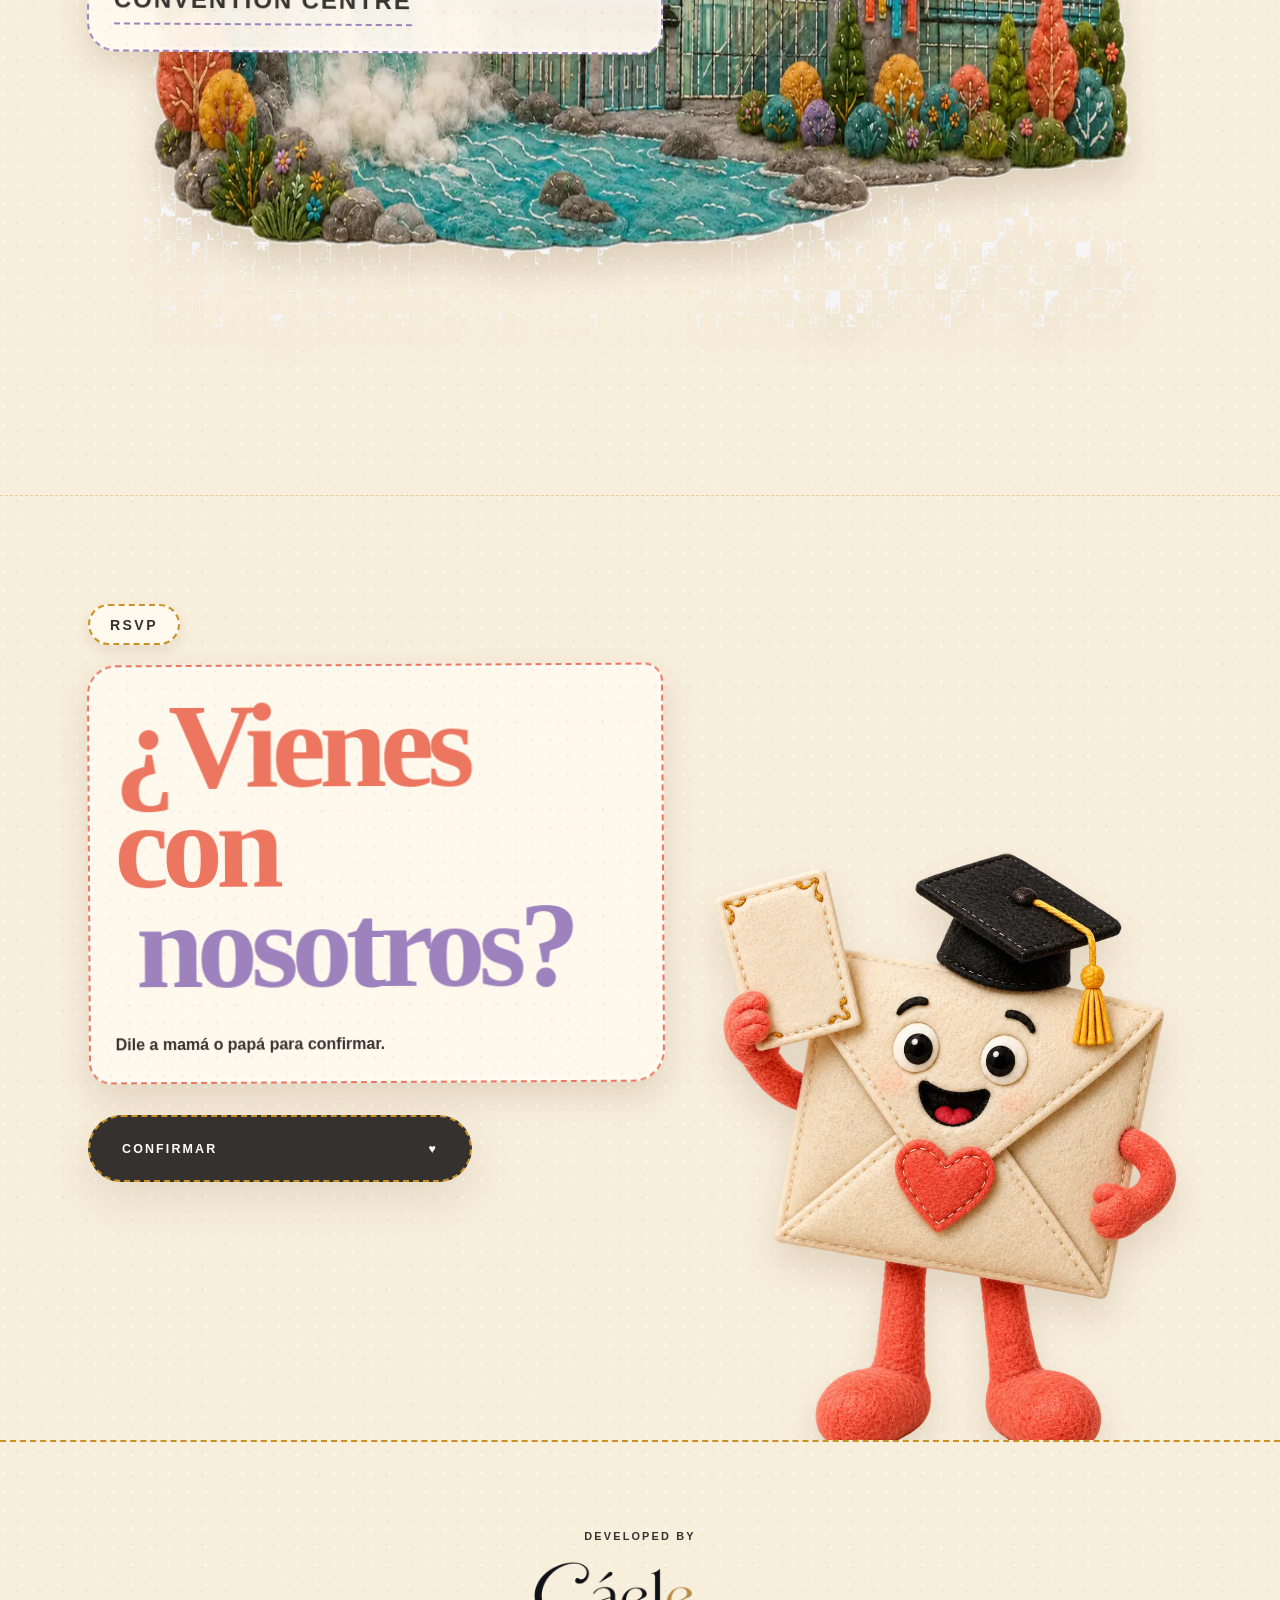
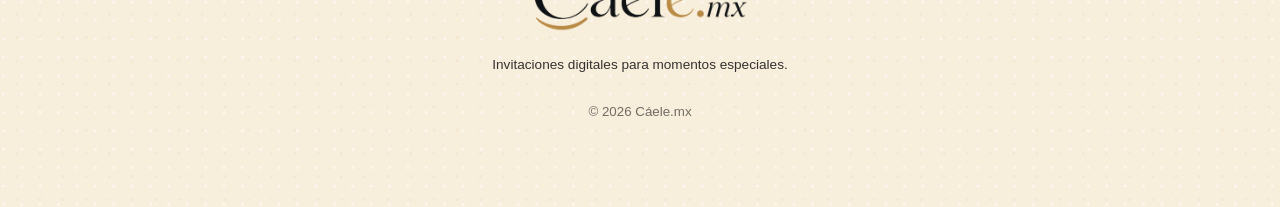
==== commit d0d6ec09: "fix: add textured felt panels for readability" ====
--- a/anaemi/index.html
+++ b/anaemi/index.html
@@ -11,7 +11,7 @@
     <meta name="author" content="Cáele.mx">
     <meta name="robots" content="noindex, nofollow">
     <link rel="icon" type="image/svg+xml" href="../assets/favicon.svg">
-    <link rel="stylesheet" href="./css/styles.css?v=0.0.3-art-composition">
+    <link rel="stylesheet" href="./css/styles.css?v=0.0.3-felt-panels">
     <script type="module" src="./js/main.js"></script>
 </head>
 
@@ -112,10 +112,12 @@
                 <div class="page-shell dress-code__inner">
                     <div class="dress-code__heading" data-reveal>
                         <p class="felt-label">Dress code</p>
-                        <h2 id="dress-title" class="section-title section-title--dress">
-                            <span>Ven muy</span><span>elegante</span>
-                        </h2>
-                        <p class="dark-label">Lista para celebrar con Daniela</p>
+                        <div class="story-patch story-patch--dress">
+                            <h2 id="dress-title" class="section-title section-title--dress">
+                                <span>Ven muy</span><span>elegante</span>
+                            </h2>
+                            <p class="dark-label">Lista para celebrar con Daniela</p>
+                        </div>
                     </div>
 
                     <img class="dress-code__art" src="./assets/illustrations/formal-outfit.webp"
@@ -130,10 +132,12 @@
                 <div class="page-shell location__inner">
                     <div class="location__heading" data-reveal>
                         <p class="felt-label">Nos vemos en</p>
-                        <h2 id="location-title" class="section-title section-title--location">
-                            <span>Niagara</span><span>Falls</span>
-                        </h2>
-                        <p class="location__venue">Convention Centre</p>
+                        <div class="story-patch story-patch--location">
+                            <h2 id="location-title" class="section-title section-title--location">
+                                <span>Niagara</span><span>Falls</span>
+                            </h2>
+                            <p class="location__venue">Convention Centre</p>
+                        </div>
                     </div>
 
                     <img class="location__art" src="./assets/illustrations/niagara-diorama.webp"
@@ -152,10 +156,12 @@
                 <div class="page-shell rsvp__inner">
                     <div class="rsvp__heading" data-reveal>
                         <p class="felt-label">RSVP</p>
-                        <h2 id="rsvp-title" class="section-title section-title--rsvp">
-                            <span>¿Vienes con</span><span>nosotros?</span>
-                        </h2>
-                        <p>Dile a mamá o papá para confirmar.</p>
+                        <div class="story-patch story-patch--rsvp">
+                            <h2 id="rsvp-title" class="section-title section-title--rsvp">
+                                <span>¿Vienes con</span><span>nosotros?</span>
+                            </h2>
+                            <p>Dile a mamá o papá para confirmar.</p>
+                        </div>
                     </div>
 
                     <a id="rsvp-link" class="felt-button felt-button--dark rsvp__button" href="#" target="_blank"
--- a/anaemi/css/styles.css
+++ b/anaemi/css/styles.css
@@ -108,6 +108,44 @@
     font-weight: 700;
     letter-spacing: -0.055em;
     line-height: 0.82;
+}
+
+.story-patch,
+.hero__details {
+    color: var(--ink);
+    background-color: rgb(255 249 238 / 94%);
+    background-image:
+        radial-gradient(circle at 18% 24%, rgb(201 144 35 / 13%) 0 0.065rem, transparent 0.085rem),
+        radial-gradient(circle at 76% 68%, rgb(113 107 99 / 8%) 0 0.055rem, transparent 0.08rem);
+    background-size: 1.1rem 1.1rem, 1.35rem 1.35rem;
+    border: 0.14rem dashed var(--gold);
+    box-shadow:
+        0 0.9rem 2rem rgb(83 55 22 / 14%),
+        inset 0 0 0 0.2rem rgb(255 255 255 / 35%);
+    backdrop-filter: blur(0.2rem);
+}
+
+.story-patch {
+    inline-size: min(100%, 36rem);
+    margin-block-start: 1.2rem;
+    padding: clamp(1rem, 4vw, 1.55rem);
+    border-radius: 1.8rem 1.15rem 2rem 1.35rem;
+    transform: rotate(-0.45deg);
+}
+
+.story-patch--location {
+    border-color: var(--lavender);
+    border-radius: 1.2rem 2rem 1.35rem 1.8rem;
+    transform: rotate(0.35deg);
+}
+
+.story-patch--rsvp {
+    border-color: var(--coral);
+    transform: rotate(-0.3deg);
+}
+
+.story-patch .section-title {
+    margin-block-start: 0.35rem;
 }
 
 .felt-letter,
@@ -287,6 +325,9 @@
     gap: 1rem;
     inline-size: fit-content;
     margin-block-start: clamp(4.5rem, 12svh, 7rem);
+    padding: 1rem 1.15rem;
+    border-radius: 1.5rem 1rem 1.7rem 1.2rem;
+    transform: rotate(-0.35deg);
 }
 
 .hero__date {
@@ -615,7 +656,7 @@
     margin-inline-start: 4%;
 }
 
-.rsvp__heading > p:last-child {
+.story-patch--rsvp > p:last-child {
     max-inline-size: 18rem;
     margin: 2.2rem 0 0;
     font-size: 1rem;
@@ -784,6 +825,21 @@
     }
 }
 
+@media (max-width: 47.99rem) {
+    .story-patch {
+        padding: 0.9rem 0.8rem 1.15rem;
+    }
+
+    .story-patch .section-title--dress,
+    .story-patch .section-title--location {
+        font-size: clamp(3.6rem, 17vw, 5.2rem);
+    }
+
+    .story-patch .section-title--rsvp {
+        font-size: clamp(2.75rem, 12.5vw, 4.4rem);
+    }
+}
+
 @media (prefers-reduced-motion: reduce) {
     html {
         scroll-behavior: auto;
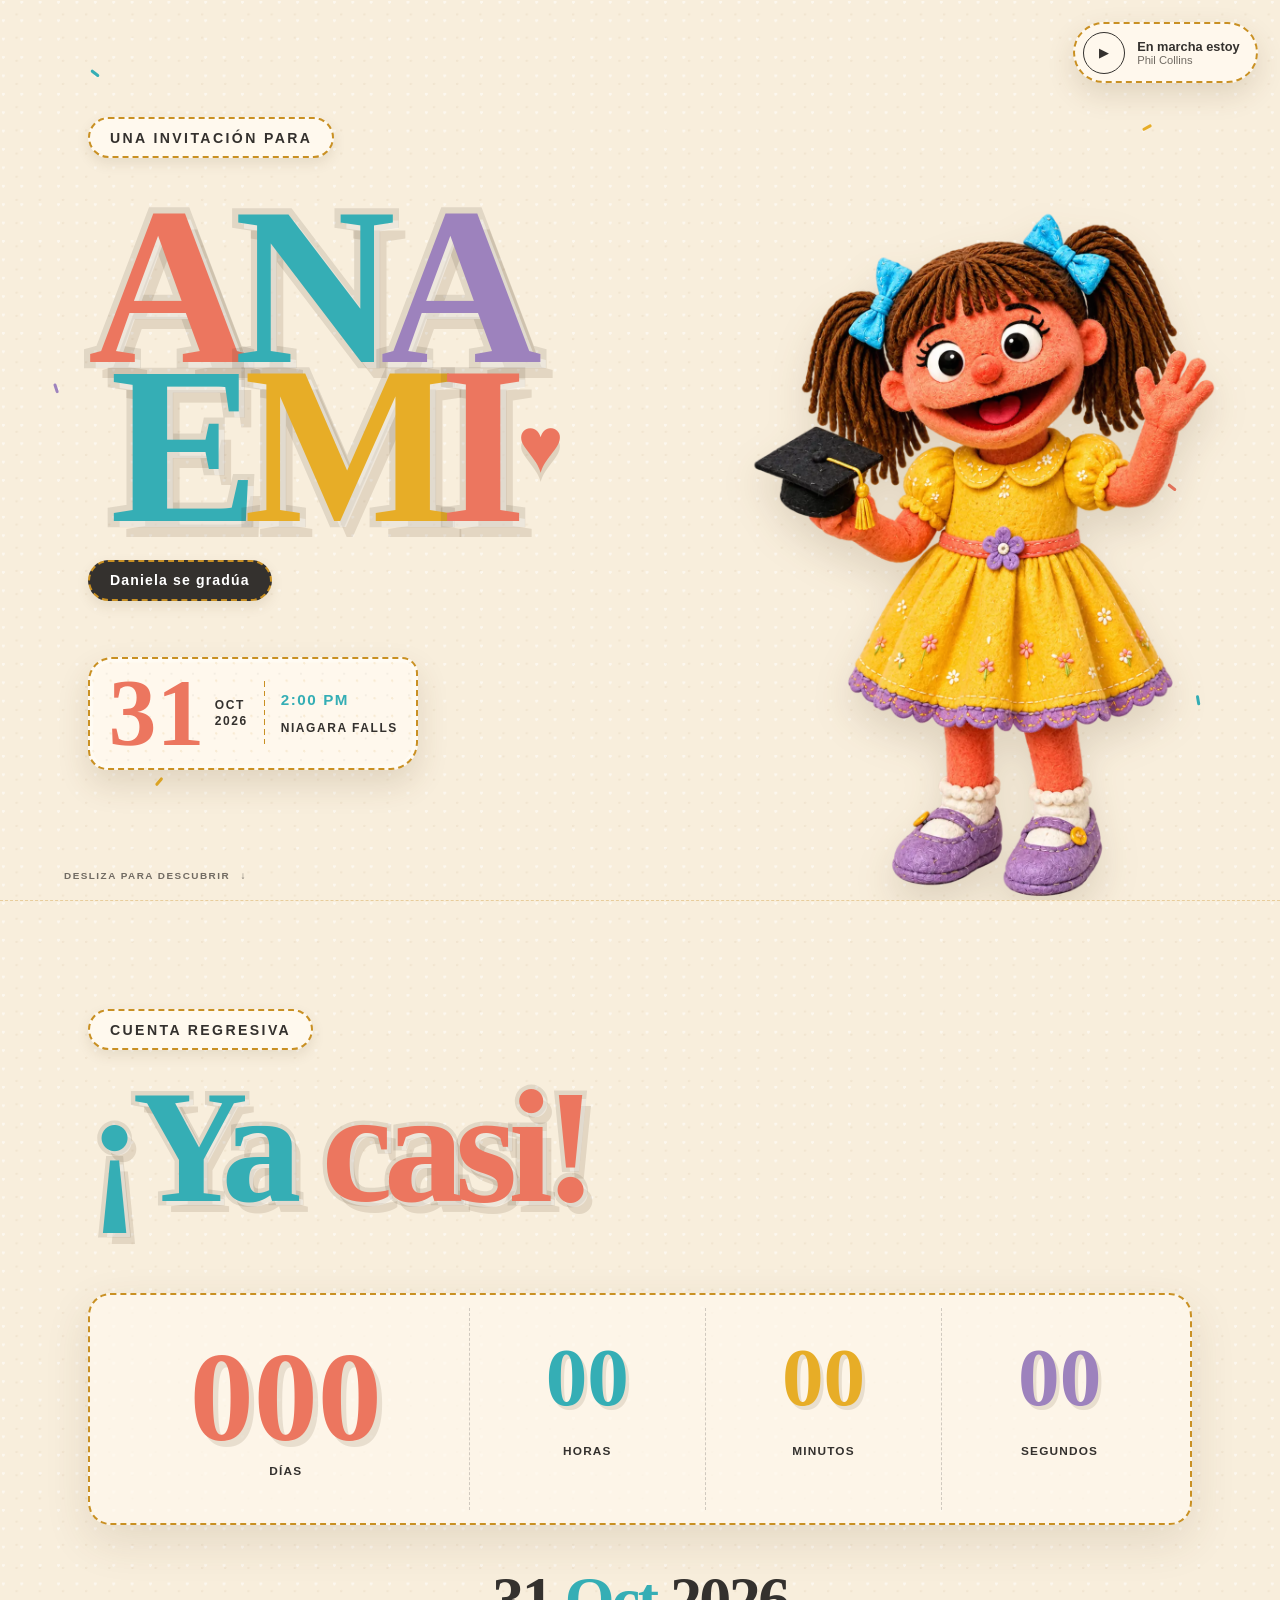
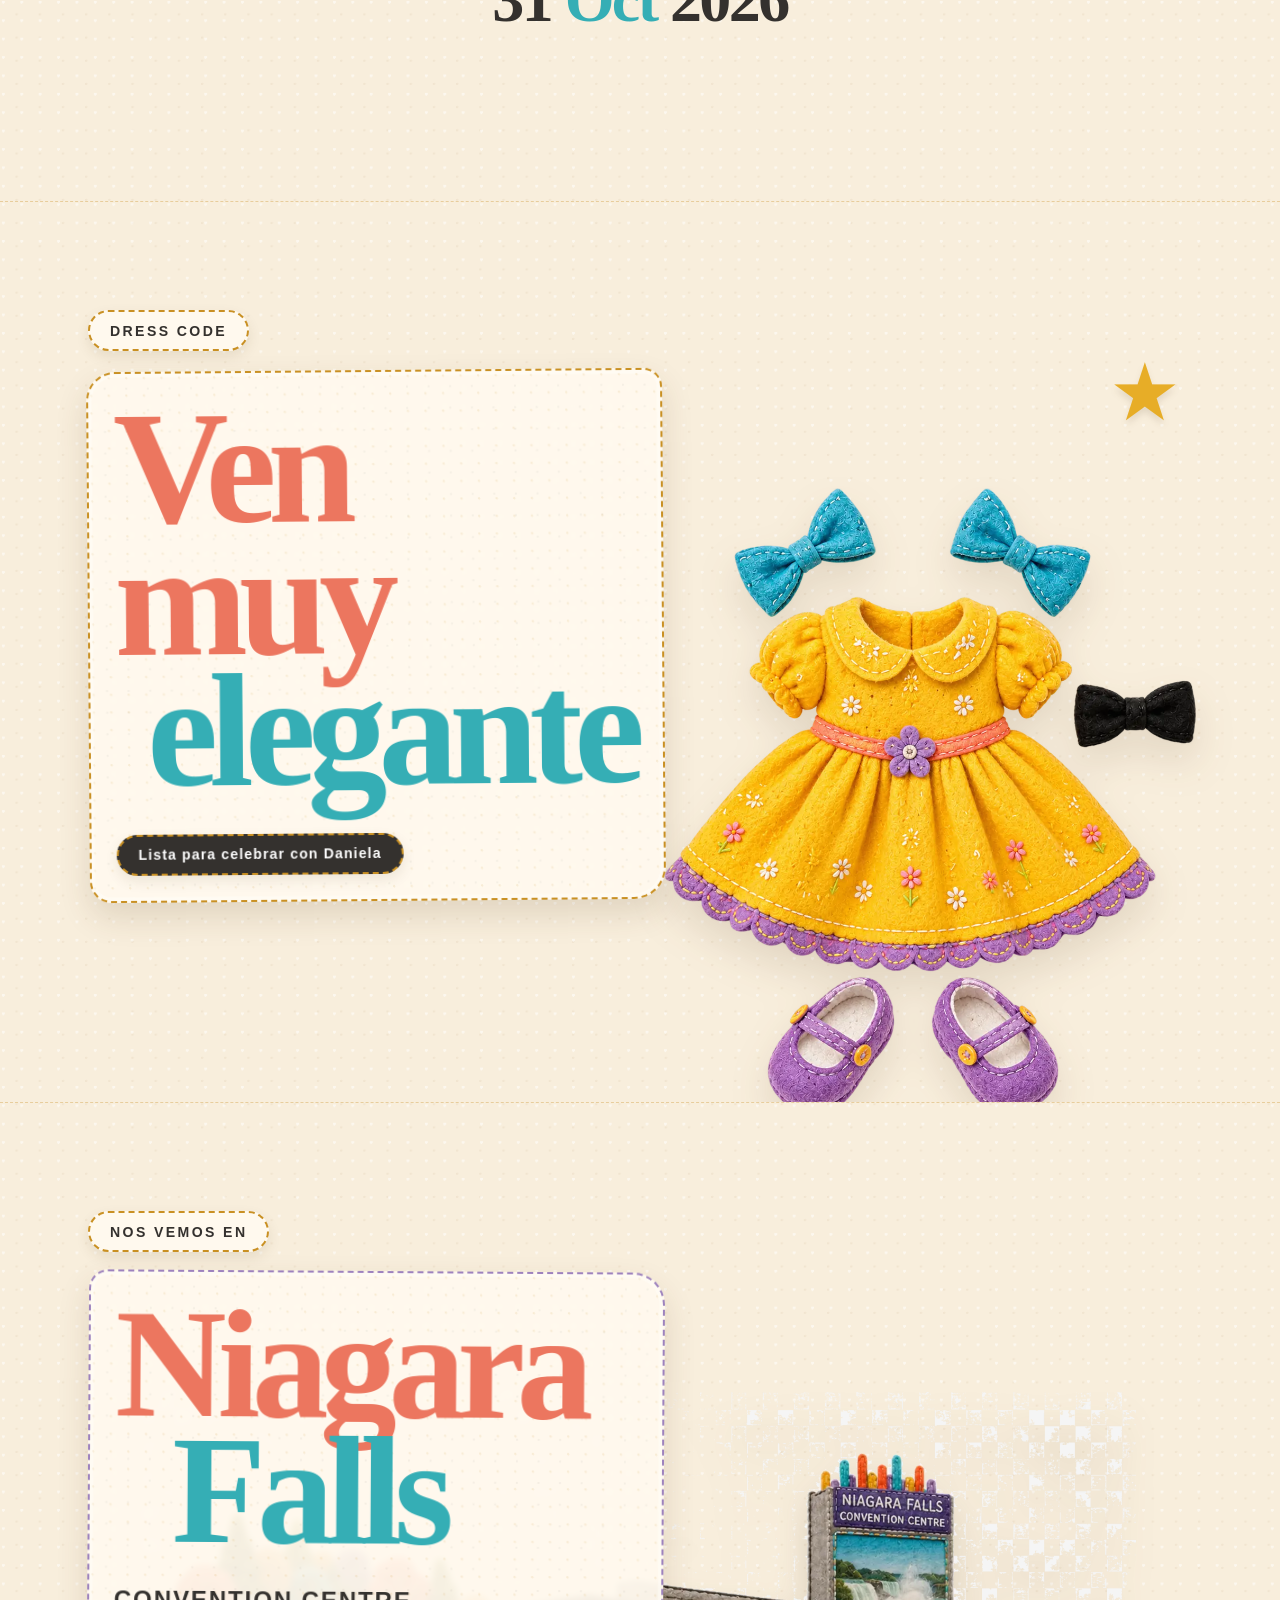
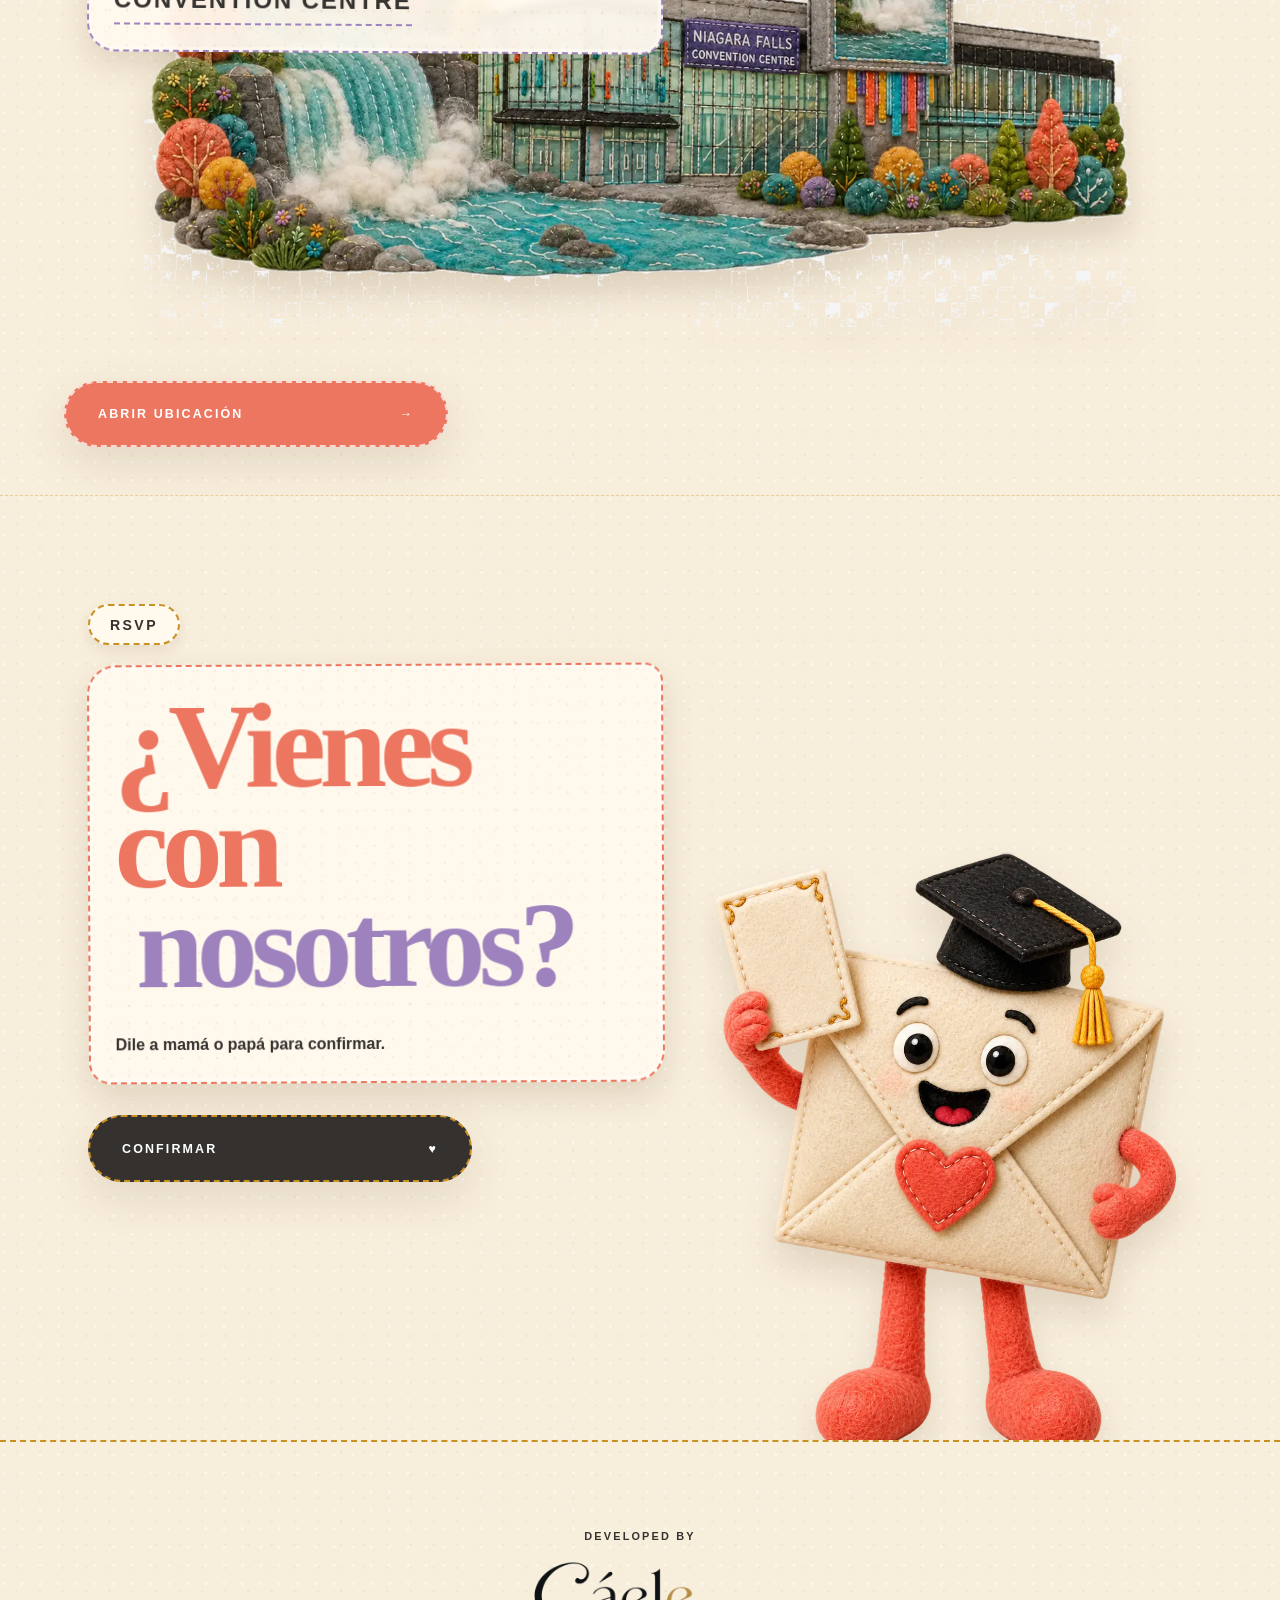
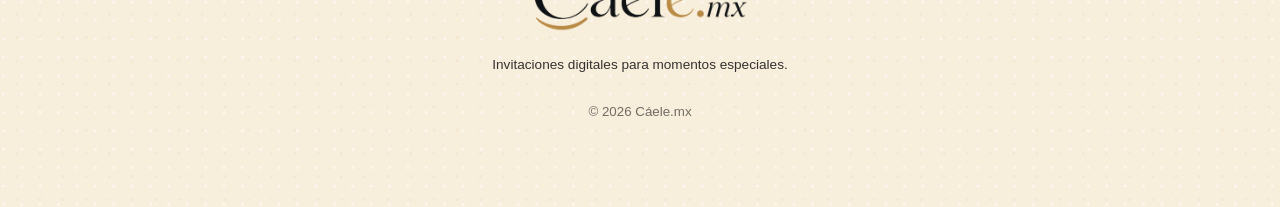
==== commit c511e431: "fix: preserve Niagara artwork aspect ratio" ====
--- a/anaemi/index.html
+++ b/anaemi/index.html
@@ -11,7 +11,7 @@
     <meta name="author" content="Cáele.mx">
     <meta name="robots" content="noindex, nofollow">
     <link rel="icon" type="image/svg+xml" href="../assets/favicon.svg">
-    <link rel="stylesheet" href="./css/styles.css?v=0.0.3-felt-panels">
+    <link rel="stylesheet" href="./css/styles.css?v=0.0.3-niagara-ratio">
     <script type="module" src="./js/main.js"></script>
 </head>
 
--- a/anaemi/css/styles.css
+++ b/anaemi/css/styles.css
@@ -614,7 +614,10 @@
     inset-inline-start: 50%;
     inset-block-end: 10.5rem;
     inline-size: min(108%, 50rem);
+    block-size: auto;
     max-inline-size: none;
+    aspect-ratio: 1500 / 809;
+    object-fit: contain;
     translate: -50% 0;
     filter: drop-shadow(0 1.2rem 1rem rgb(83 55 22 / 16%));
 }
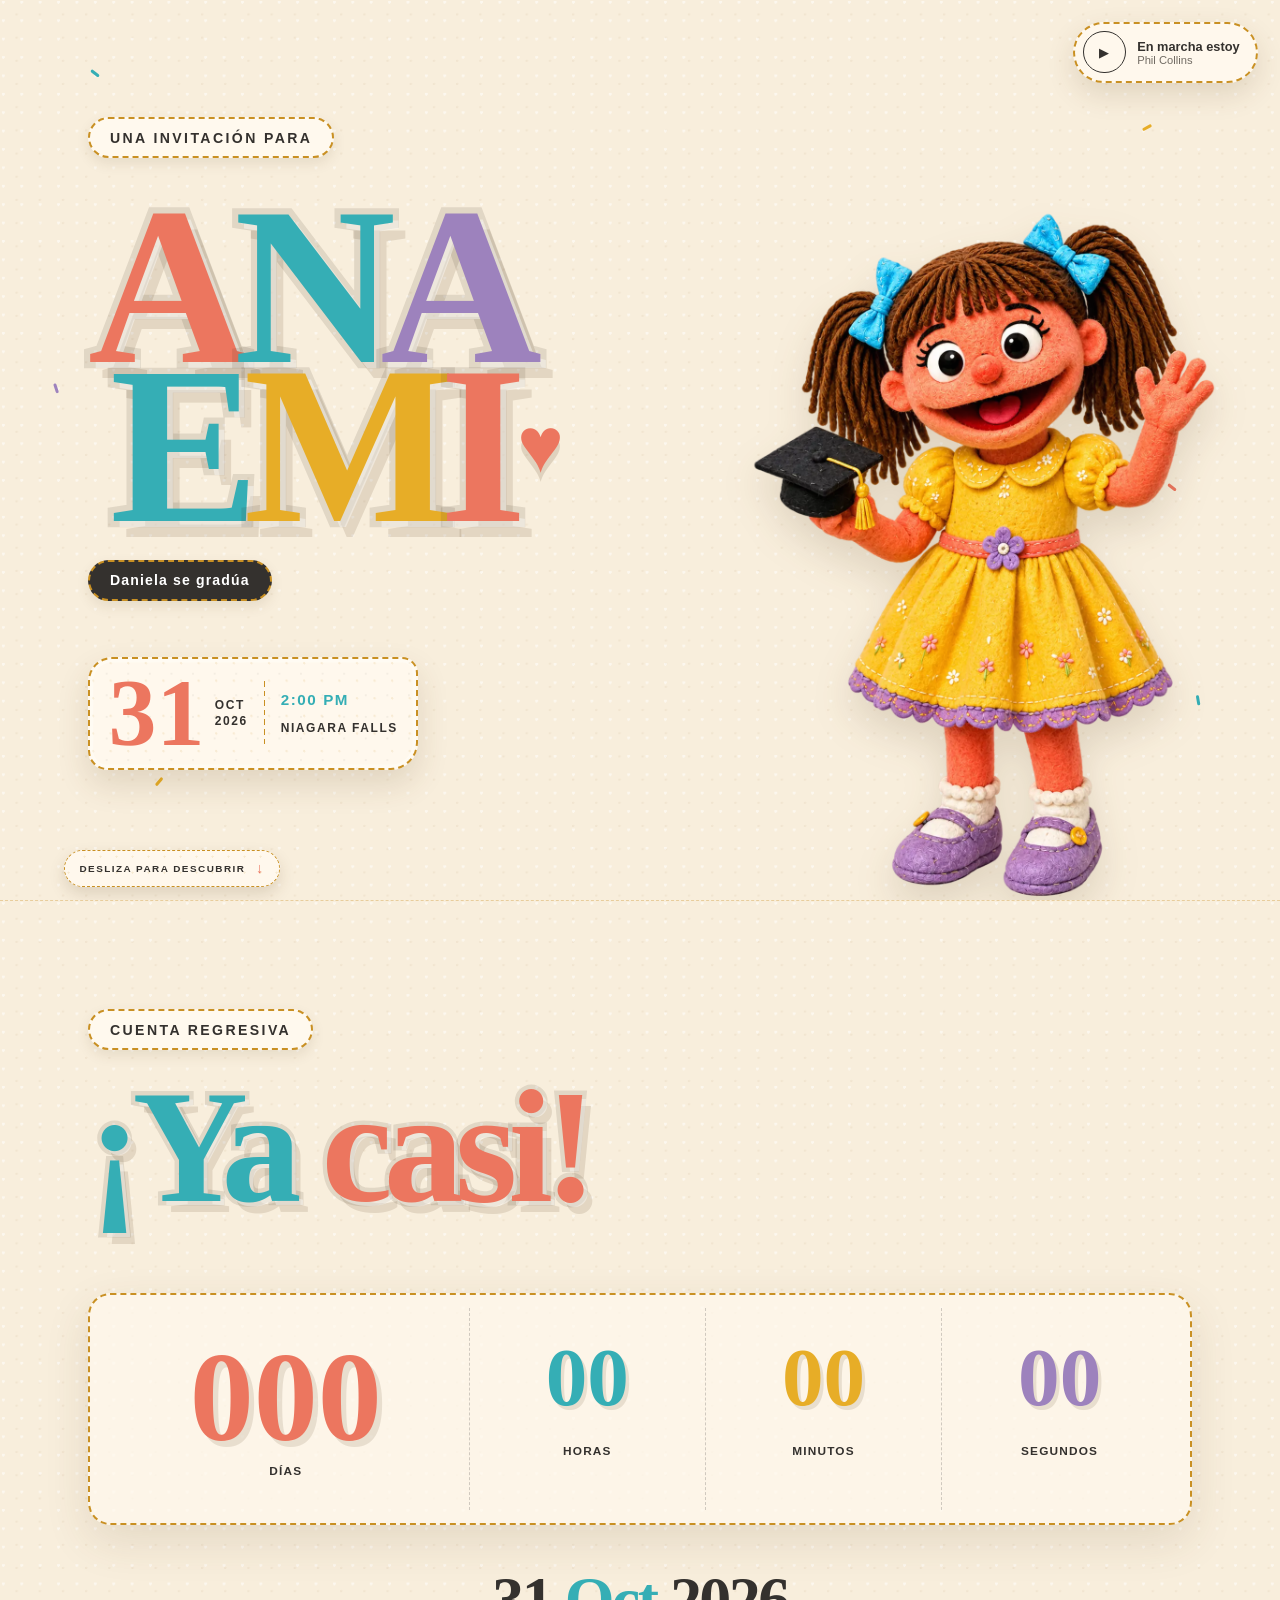
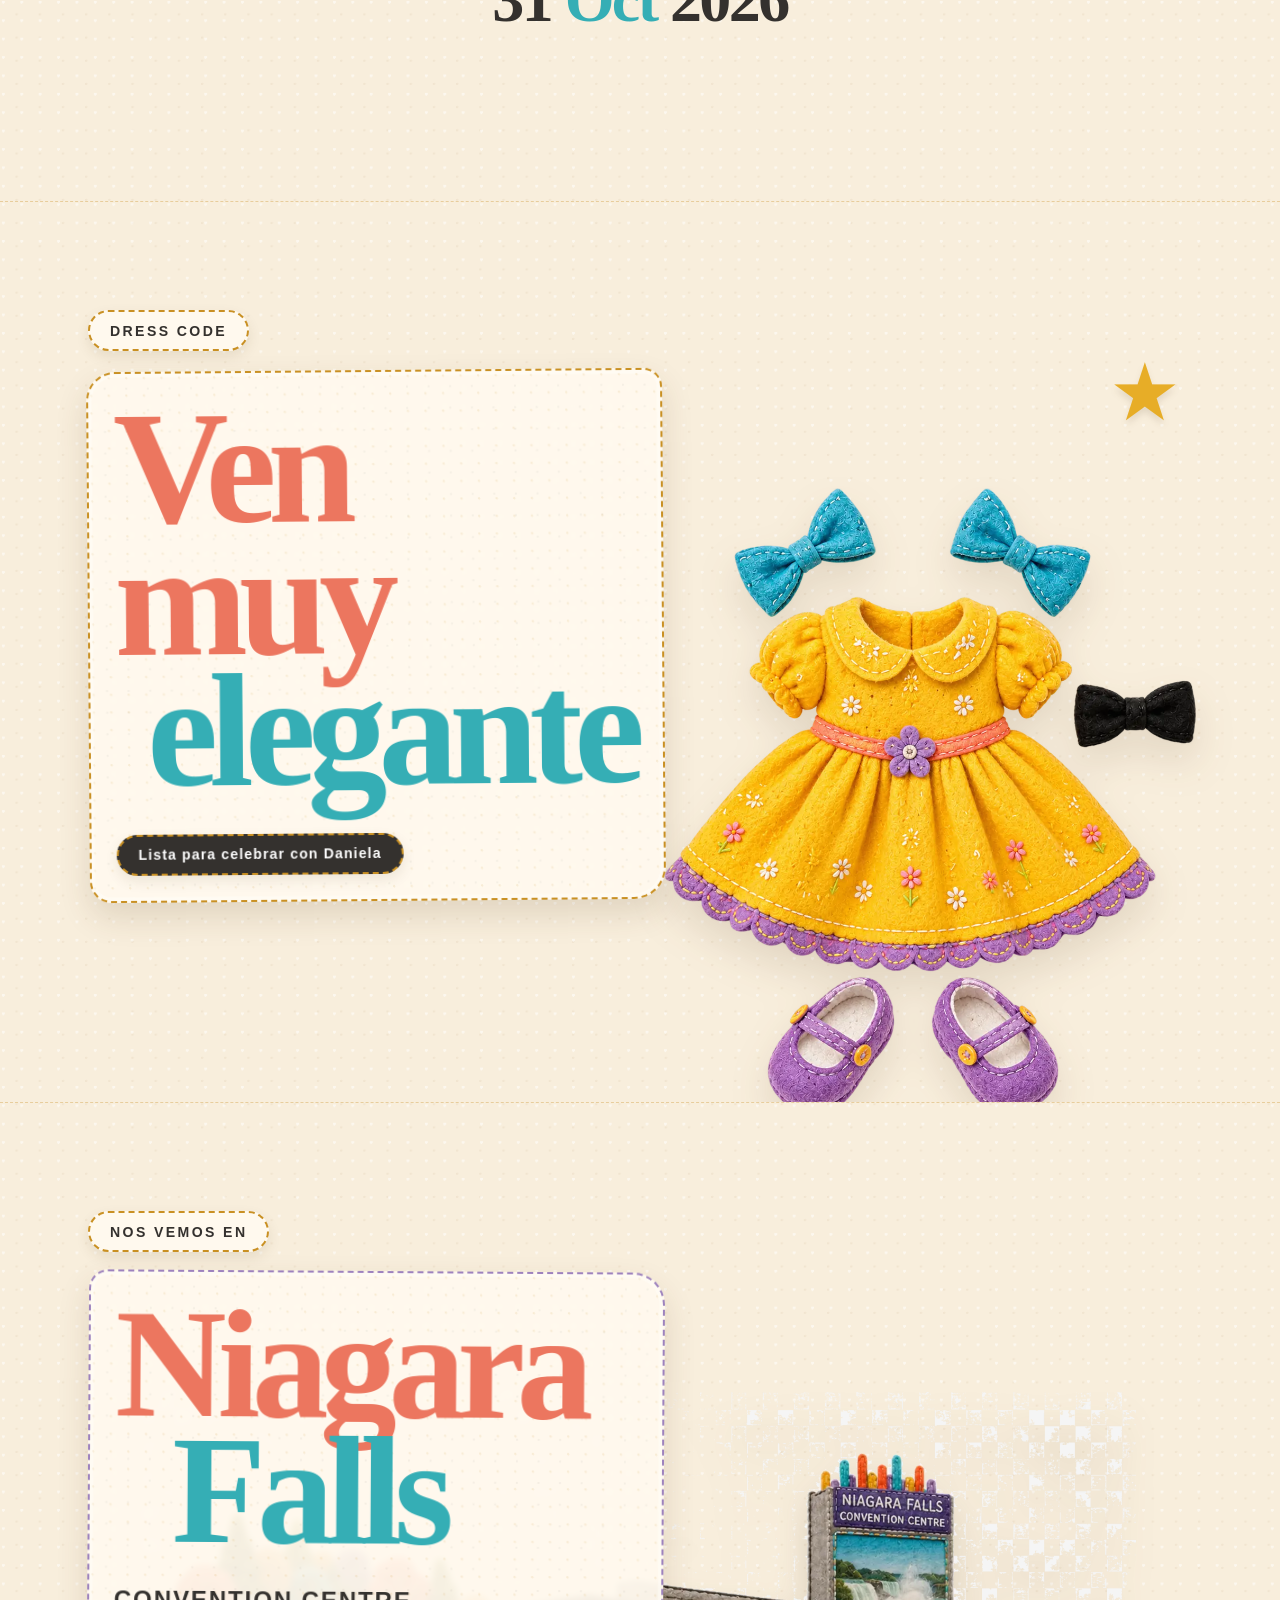
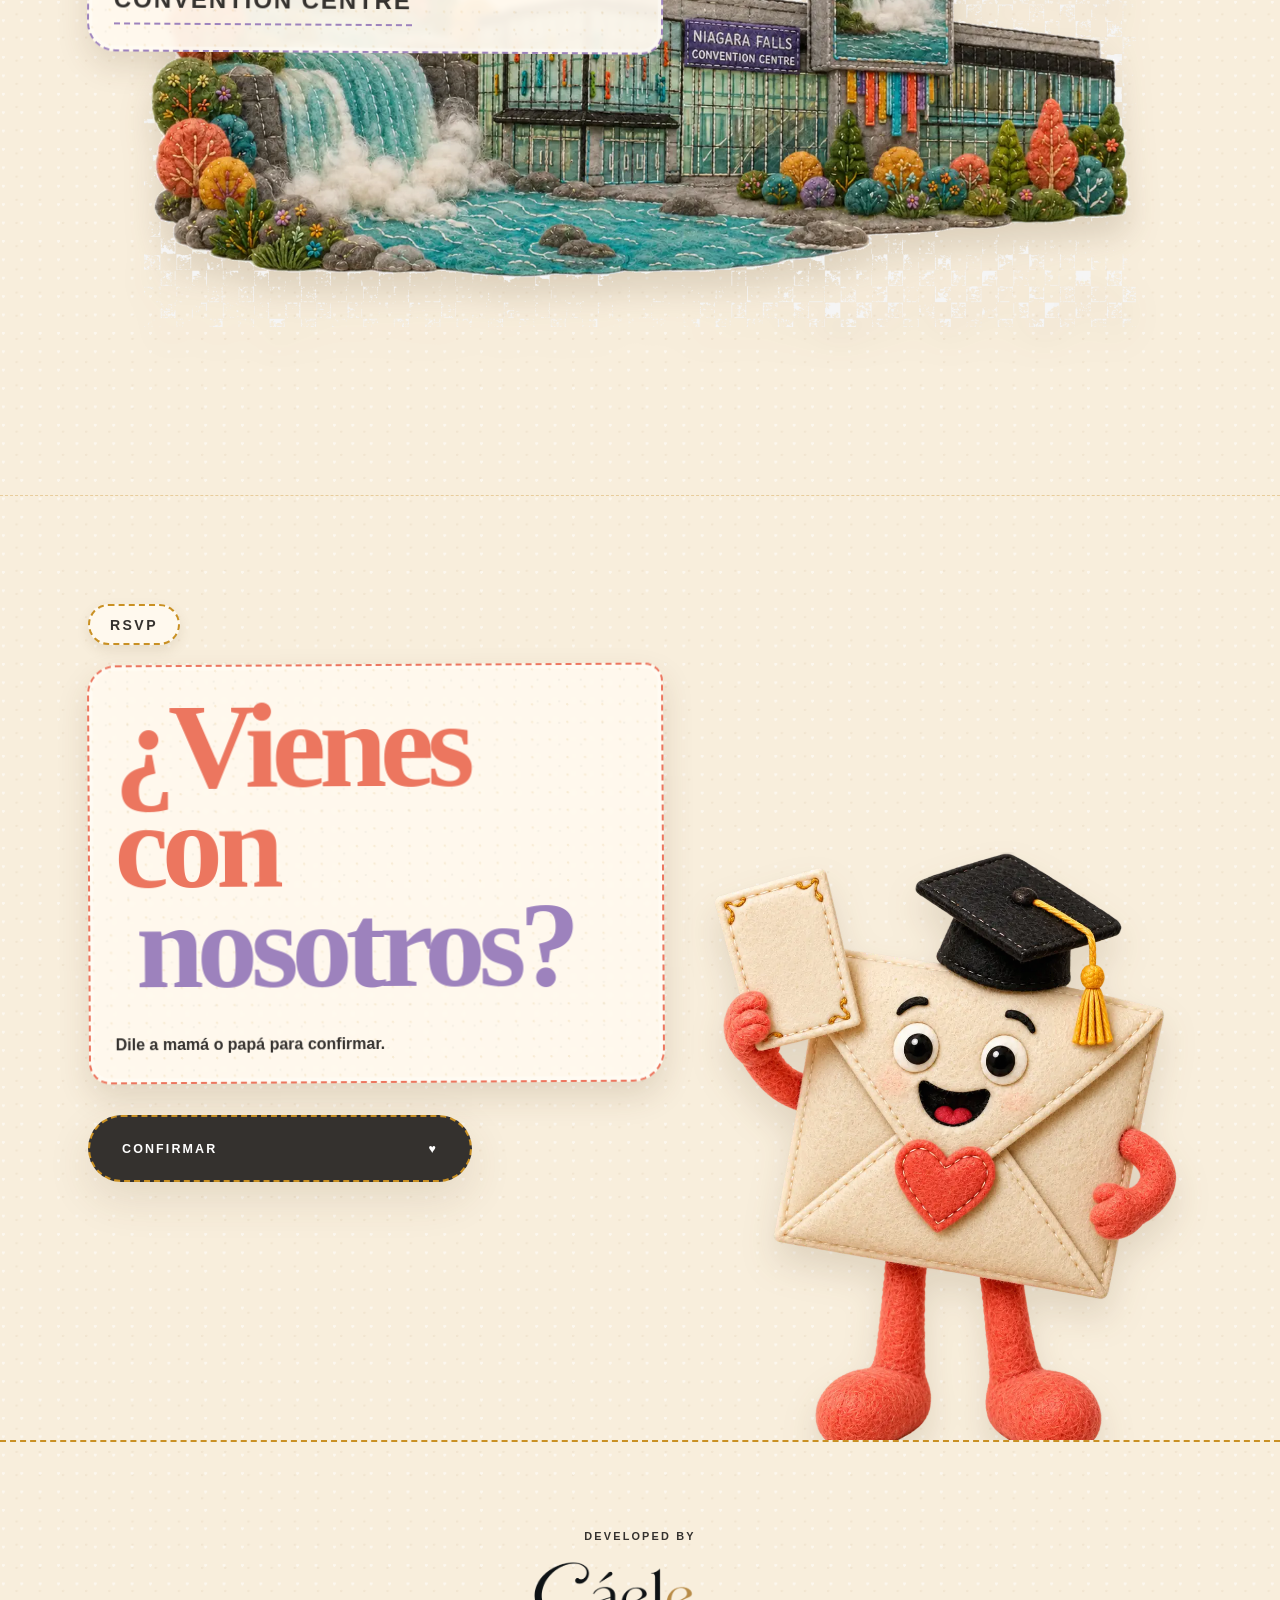
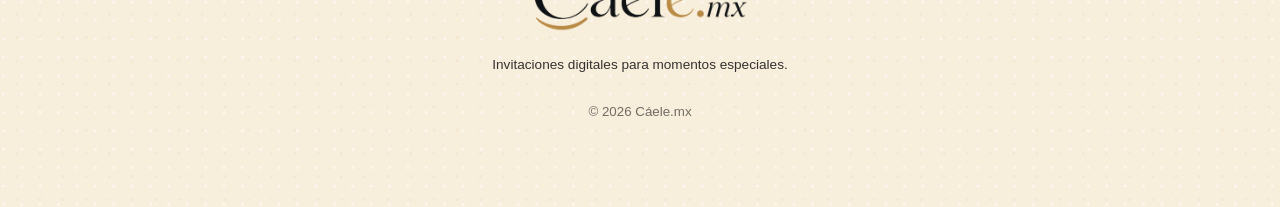
==== commit 6aa6e091: "fix: keep hero scroll cue visible" ====
--- a/anaemi/index.html
+++ b/anaemi/index.html
@@ -11,7 +11,7 @@
     <meta name="author" content="Cáele.mx">
     <meta name="robots" content="noindex, nofollow">
     <link rel="icon" type="image/svg+xml" href="../assets/favicon.svg">
-    <link rel="stylesheet" href="./css/styles.css?v=0.0.3-niagara-ratio">
+    <link rel="stylesheet" href="./css/styles.css?v=0.0.3-scroll-cue">
     <script type="module" src="./js/main.js"></script>
 </head>
 
--- a/anaemi/css/styles.css
+++ b/anaemi/css/styles.css
@@ -391,17 +391,32 @@
 
 .scroll-cue {
     position: absolute;
-    z-index: 6;
+    z-index: 7;
     inset-inline-start: 0;
-    inset-block-end: 1.2rem;
+    inset-block-end: 0.8rem;
     display: flex;
     align-items: center;
     gap: 0.65rem;
-    color: var(--muted);
+    max-inline-size: calc(100% - 1rem);
+    padding: 0.65rem 0.9rem;
+    color: var(--ink);
+    background-color: rgb(255 249 238 / 94%);
+    background-image: radial-gradient(circle at 22% 35%, rgb(201 144 35 / 14%) 0 0.055rem, transparent 0.08rem);
+    background-size: 1rem 1rem;
+    border: 0.11rem dashed var(--gold);
+    border-radius: 999rem;
+    box-shadow: 0 0.45rem 1rem rgb(83 55 22 / 15%);
+    backdrop-filter: blur(0.2rem);
     font-size: 0.62rem;
-    font-weight: 700;
+    font-weight: 800;
     letter-spacing: 0.15em;
     text-transform: uppercase;
+}
+
+.scroll-cue span:last-child {
+    color: var(--coral);
+    font-size: 0.9rem;
+    line-height: 1;
 }
 
 .sprinkles span {
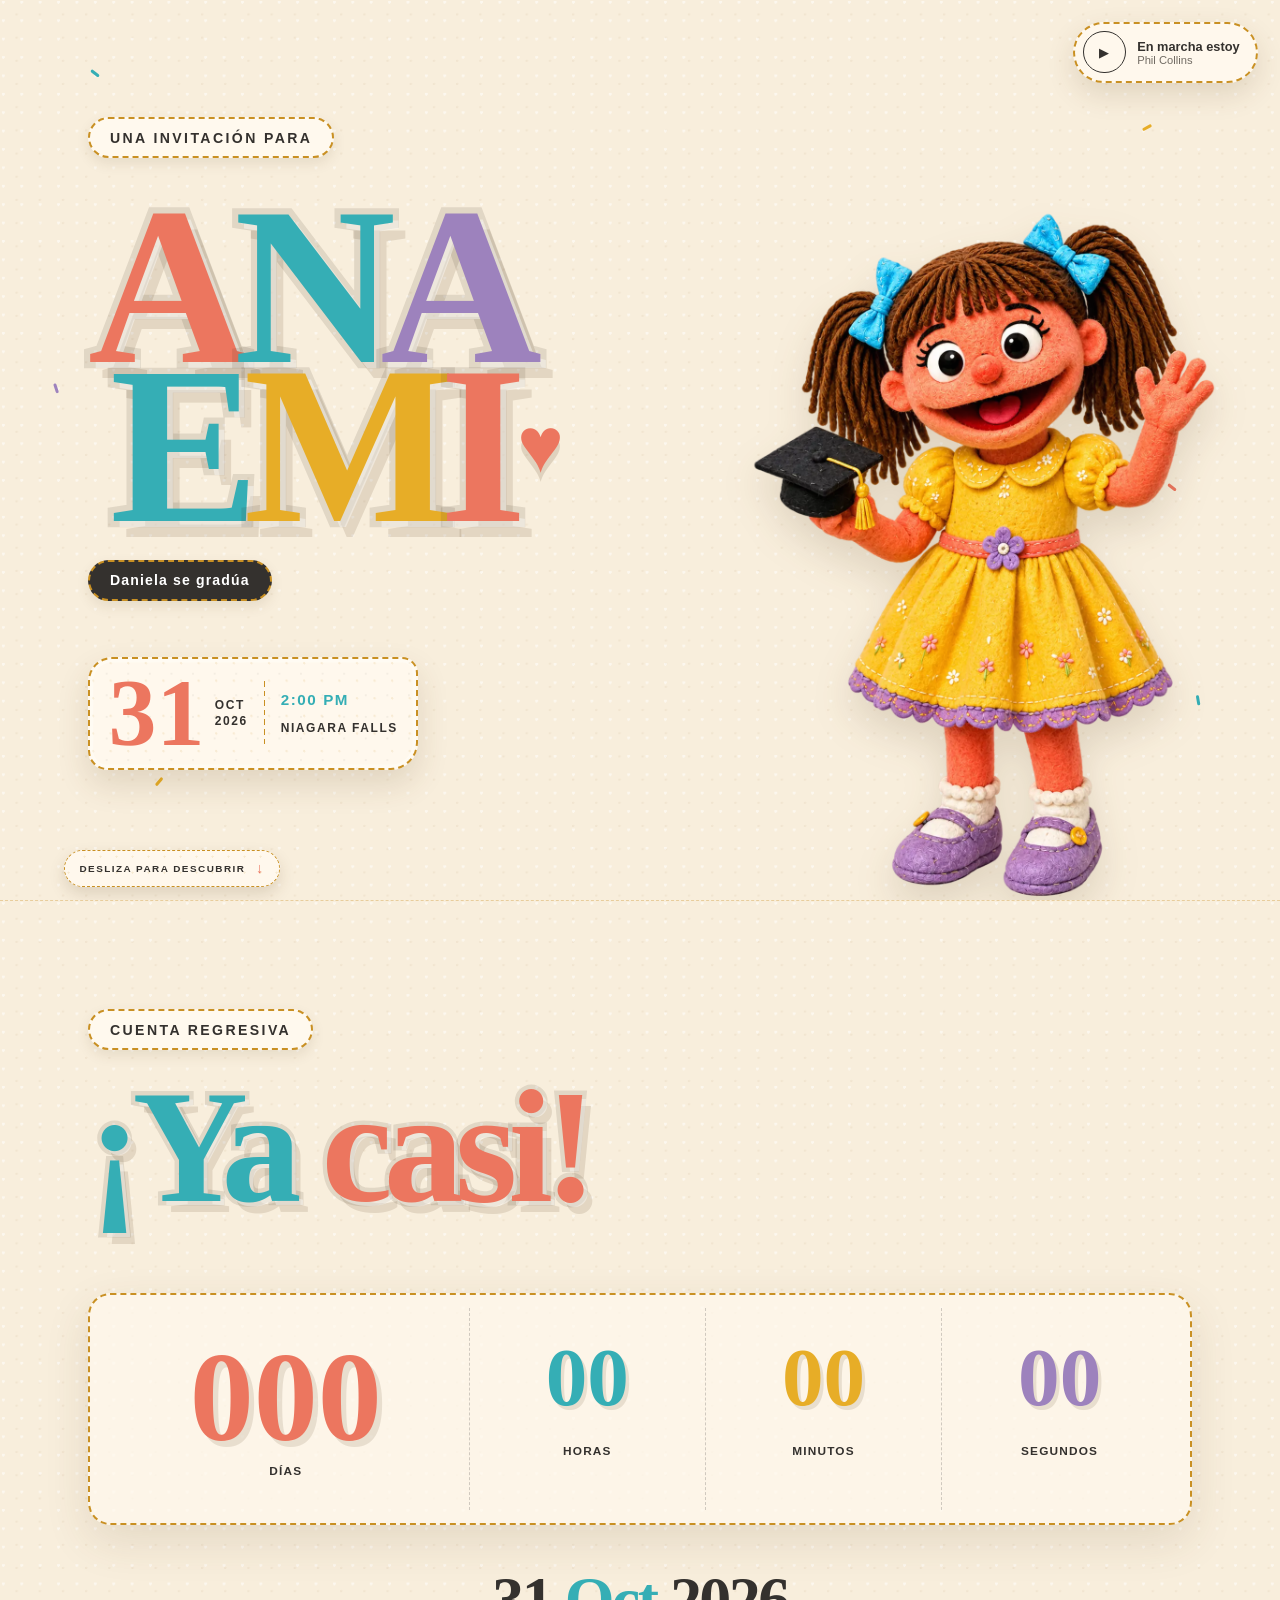
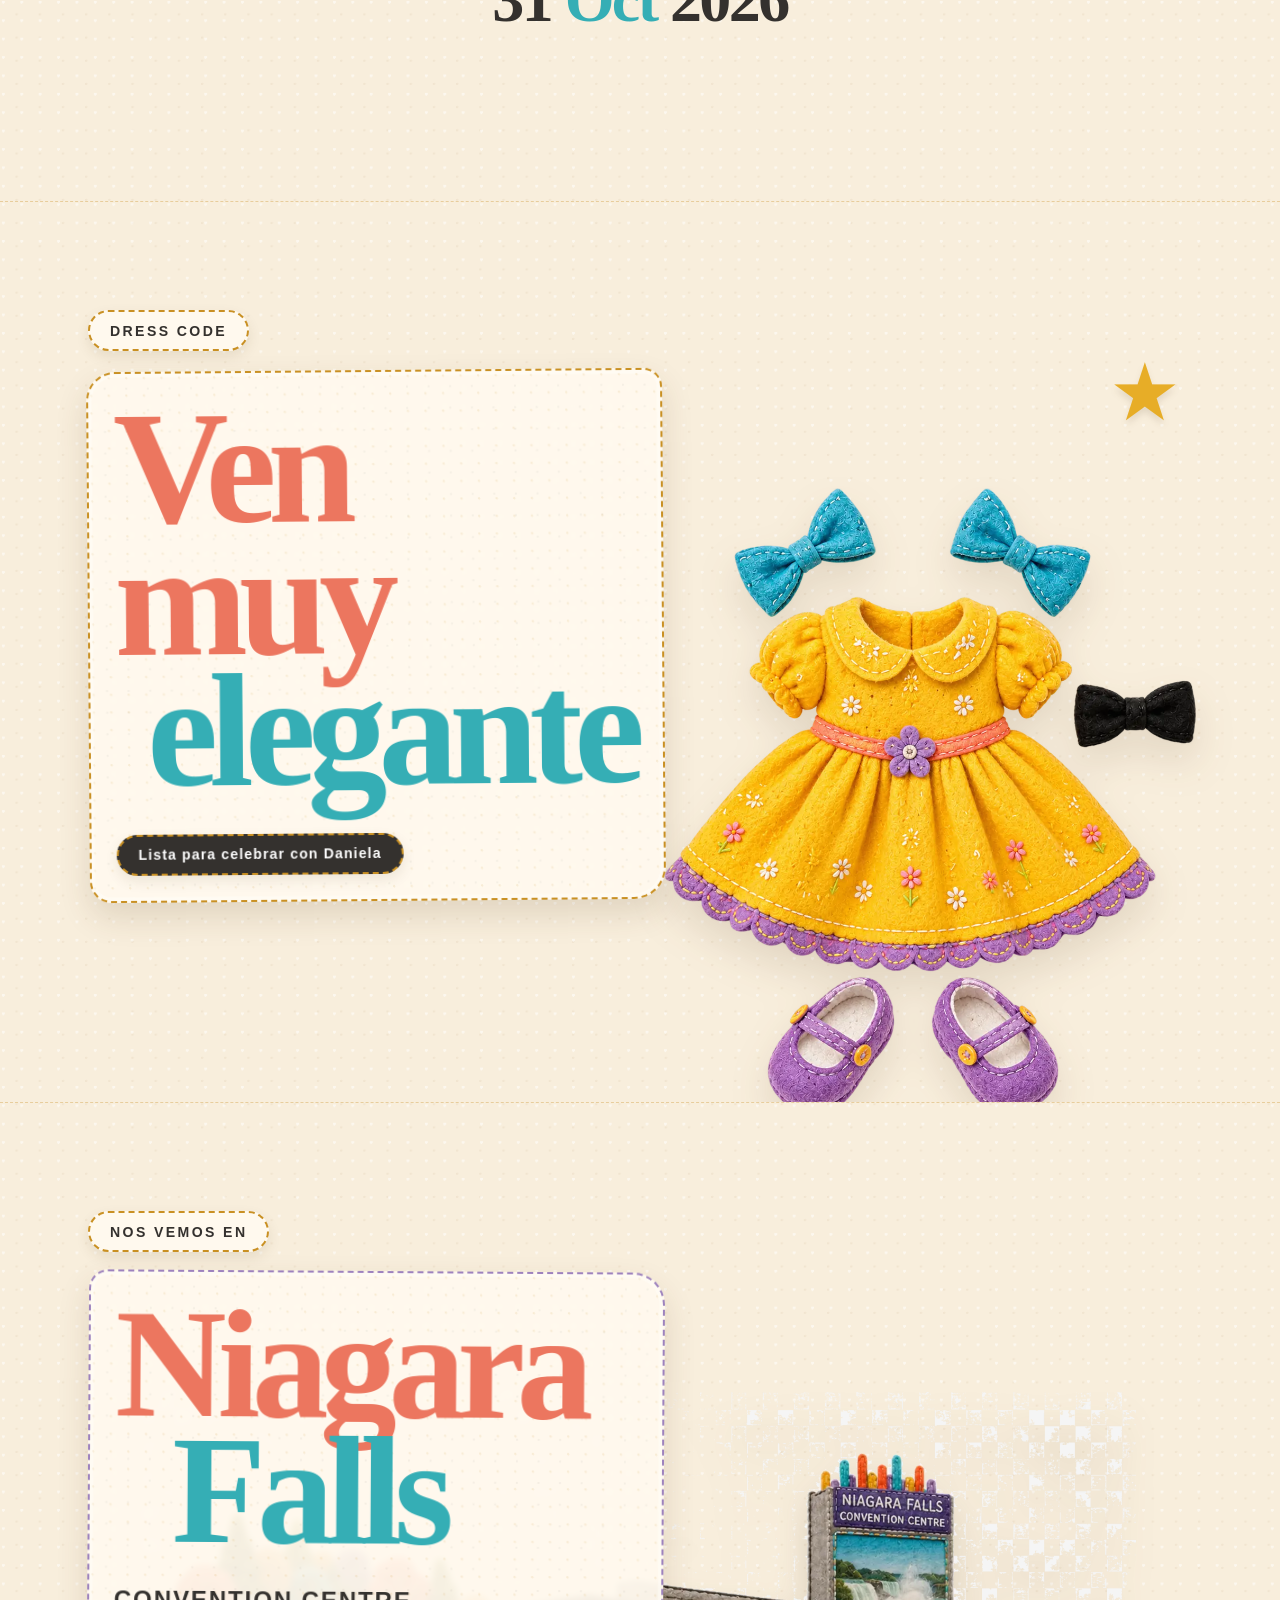
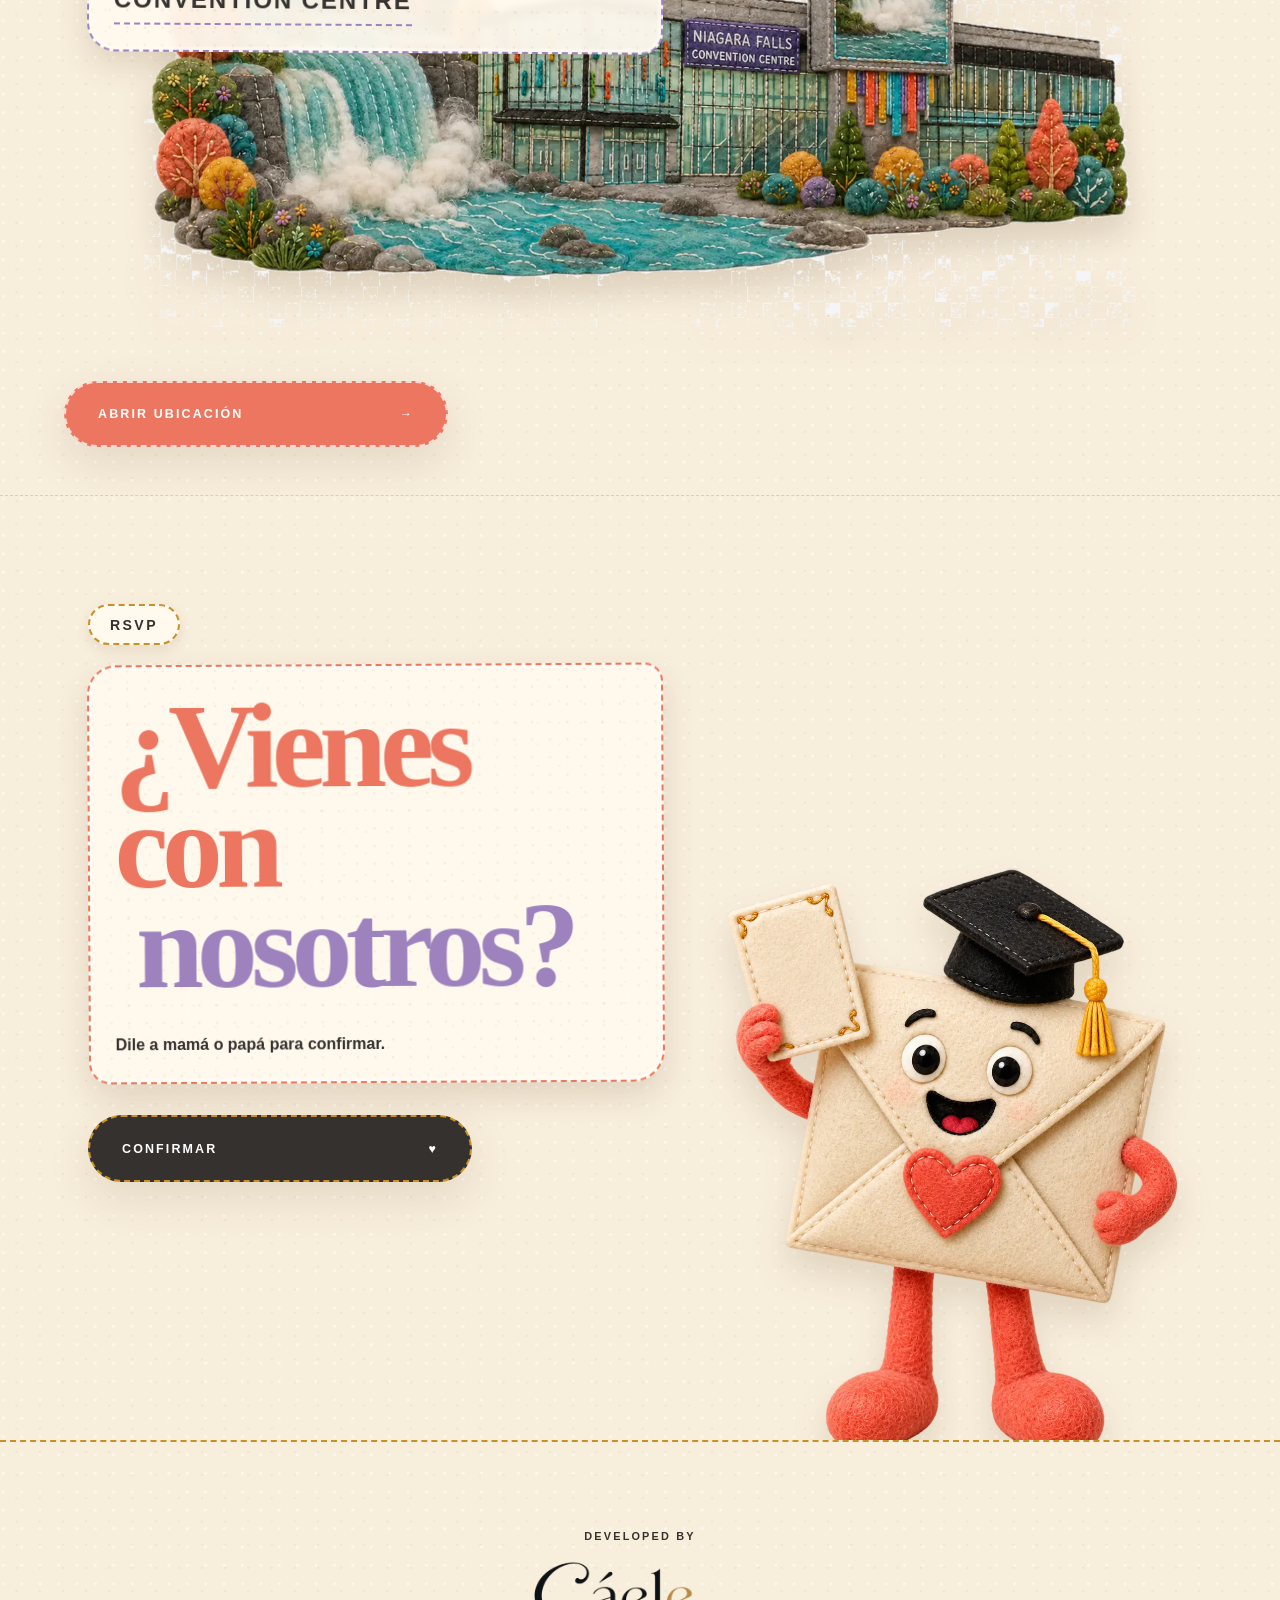
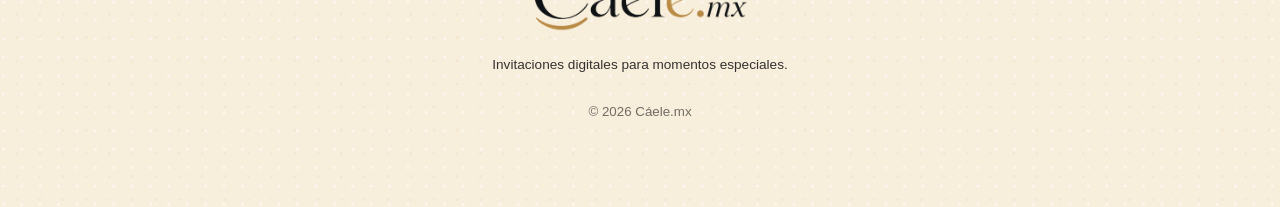
==== commit 6df668f1: "fix: preserve RSVP artwork aspect ratio" ====
--- a/anaemi/index.html
+++ b/anaemi/index.html
@@ -11,7 +11,7 @@
     <meta name="author" content="Cáele.mx">
     <meta name="robots" content="noindex, nofollow">
     <link rel="icon" type="image/svg+xml" href="../assets/favicon.svg">
-    <link rel="stylesheet" href="./css/styles.css?v=0.0.3-scroll-cue">
+    <link rel="stylesheet" href="./css/styles.css?v=0.0.3-rsvp-ratio">
     <script type="module" src="./js/main.js"></script>
 </head>
 
--- a/anaemi/css/styles.css
+++ b/anaemi/css/styles.css
@@ -693,10 +693,12 @@
     inset-inline-start: auto;
     inset-inline-end: clamp(-4rem, -8vw, -2.25rem);
     inset-block-end: -1.5rem;
-    inline-size: auto;
-    block-size: clamp(26rem, 54svh, 36rem);
+    inline-size: clamp(20rem, 82vw, 33rem);
+    block-size: auto;
     max-inline-size: 96%;
-    max-block-size: 58%;
+    max-block-size: none;
+    aspect-ratio: 1050 / 1186;
+    object-fit: contain;
     filter: drop-shadow(0 1.2rem 1.1rem rgb(83 55 22 / 14%));
 }
 
@@ -826,10 +828,10 @@
     .rsvp__art {
         inset-inline-start: auto;
         inset-inline-end: 0;
-        inline-size: auto;
-        block-size: min(68svh, 42rem);
+        inline-size: min(42vw, 33rem);
+        block-size: auto;
         max-inline-size: 55%;
-        max-block-size: 68%;
+        max-block-size: none;
     }
 }
 
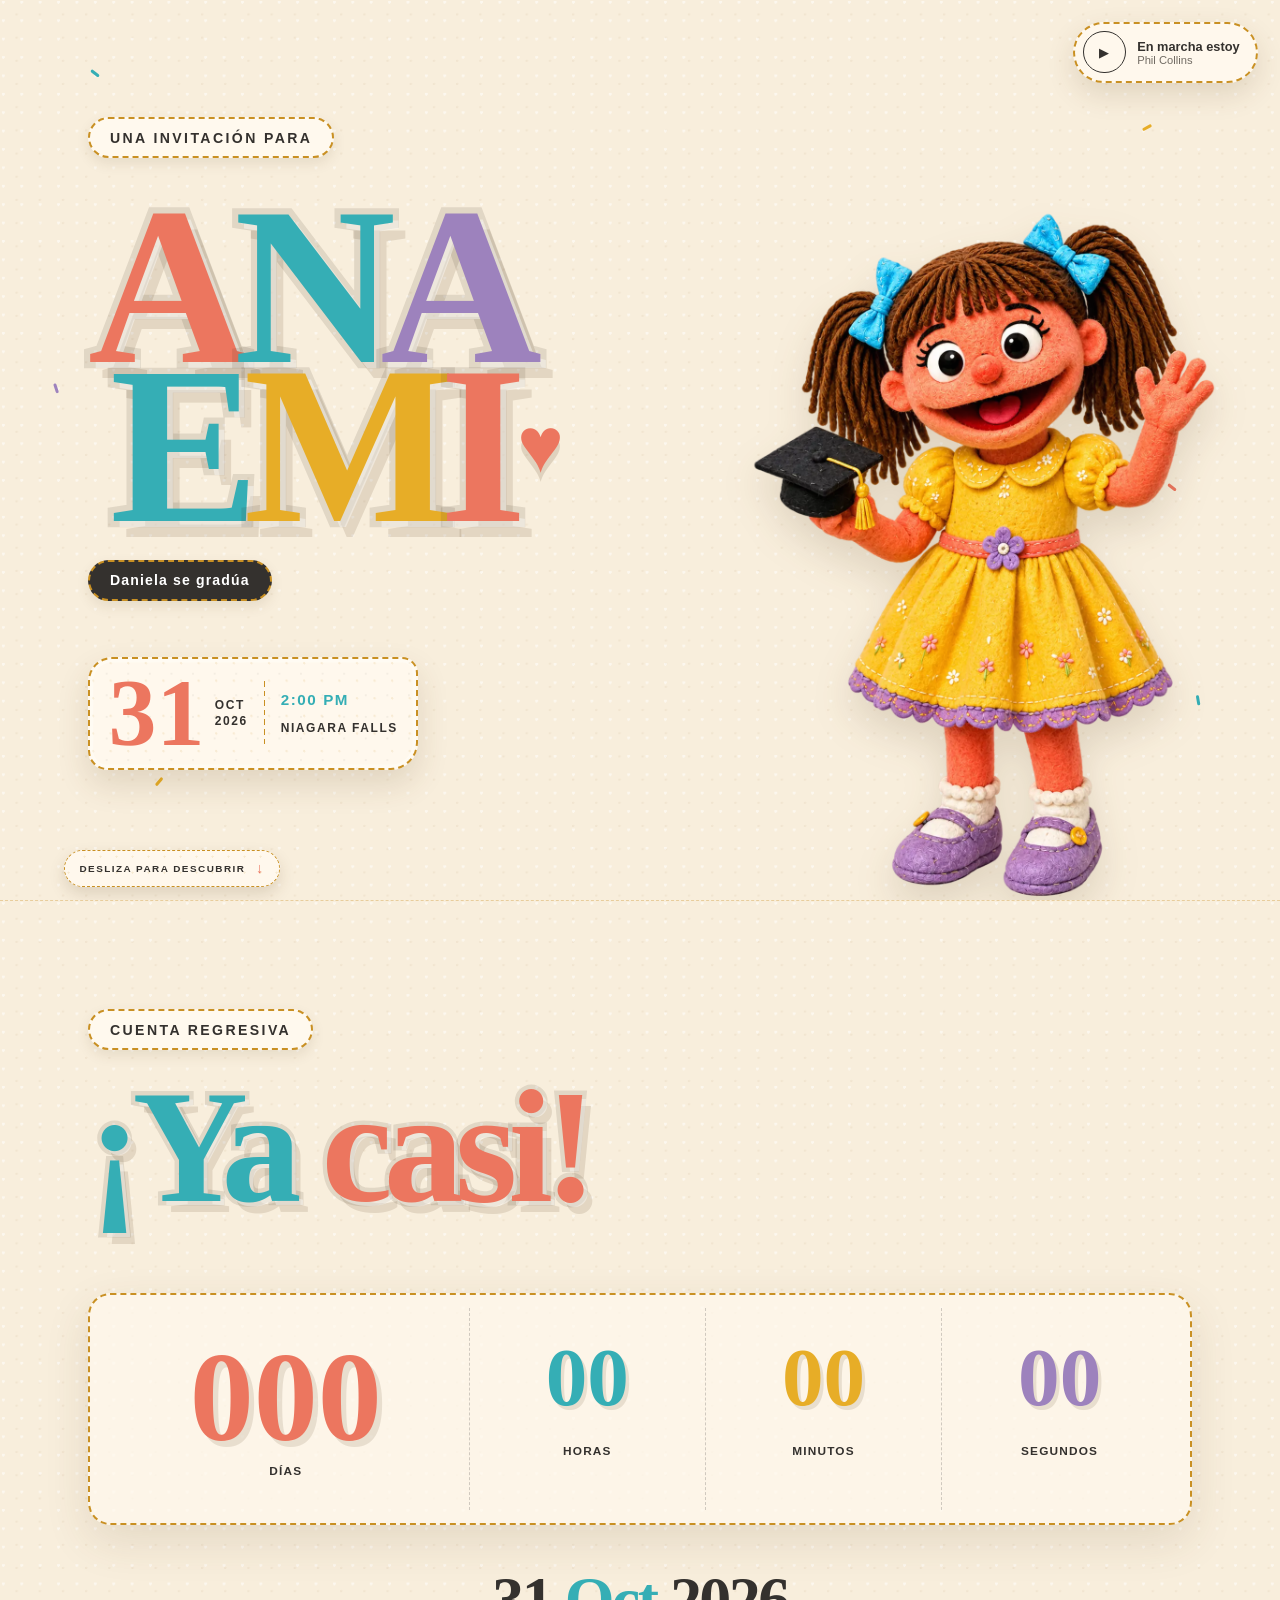
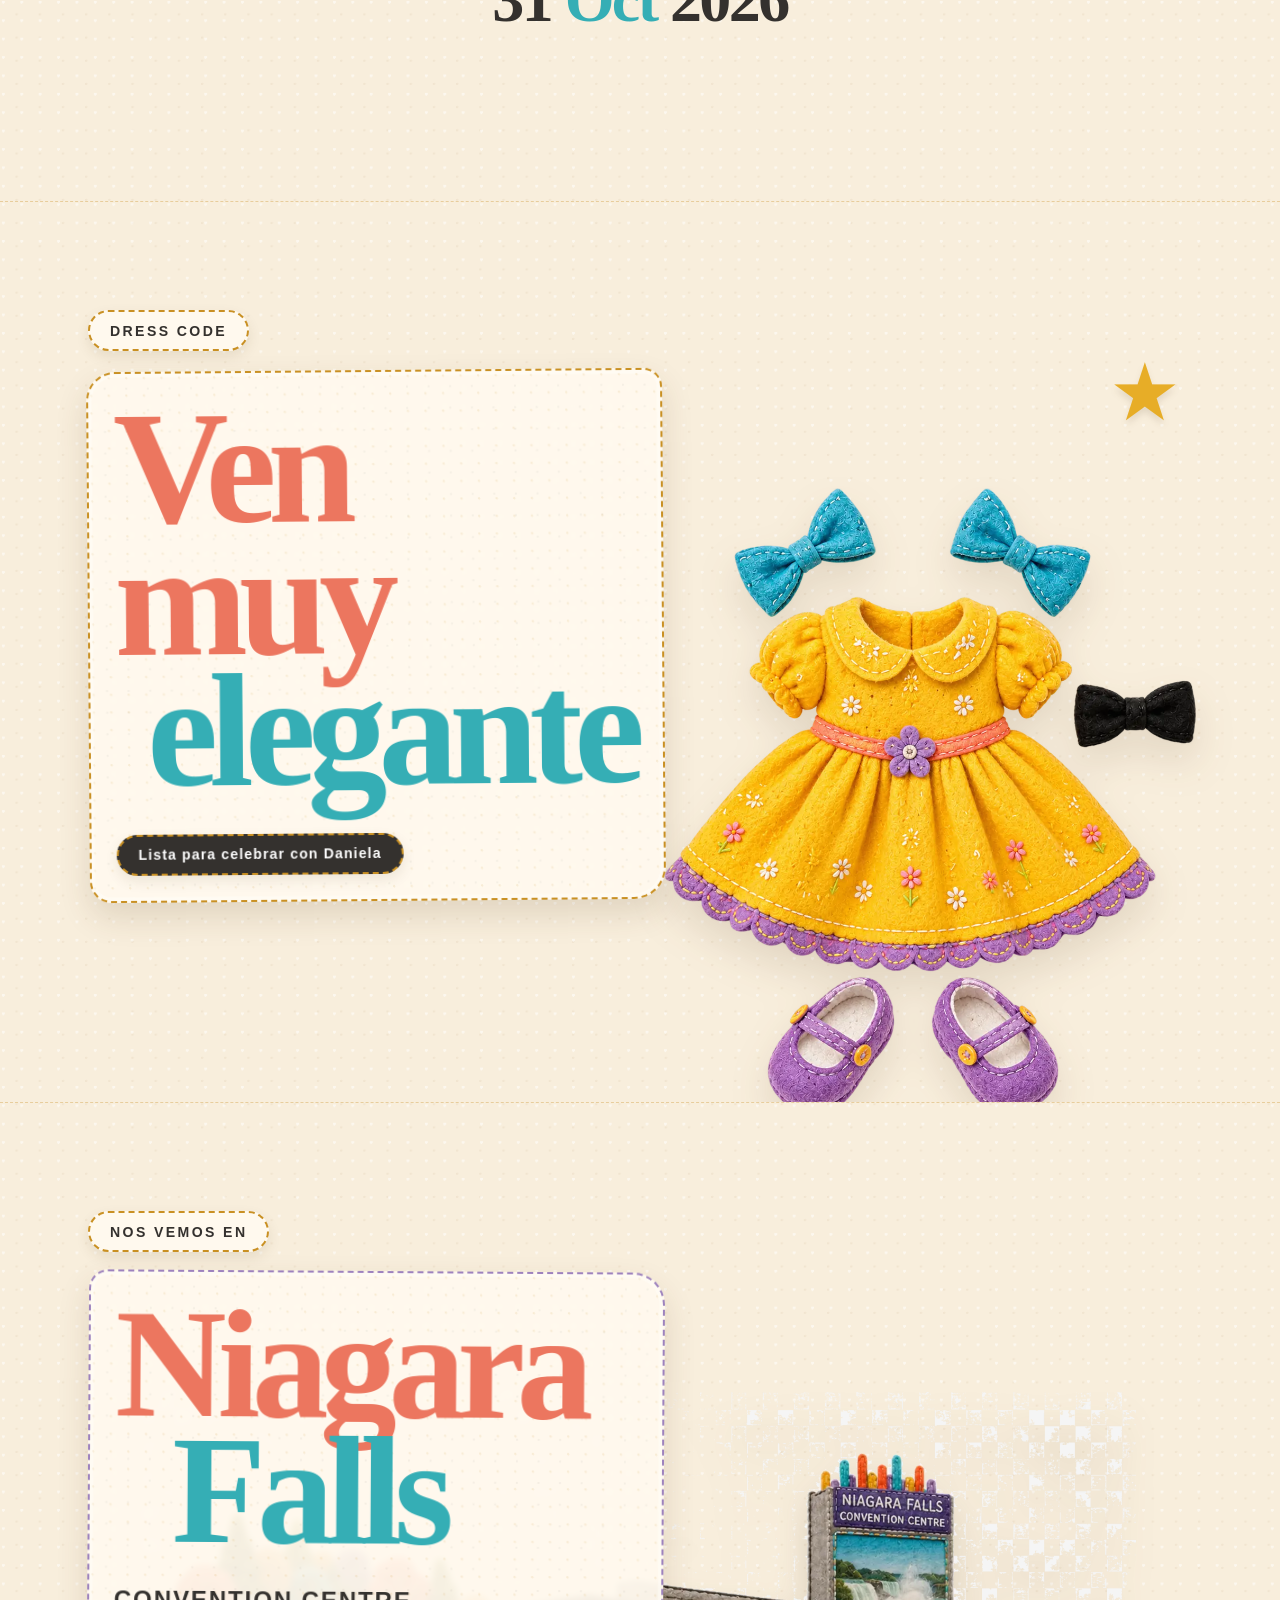
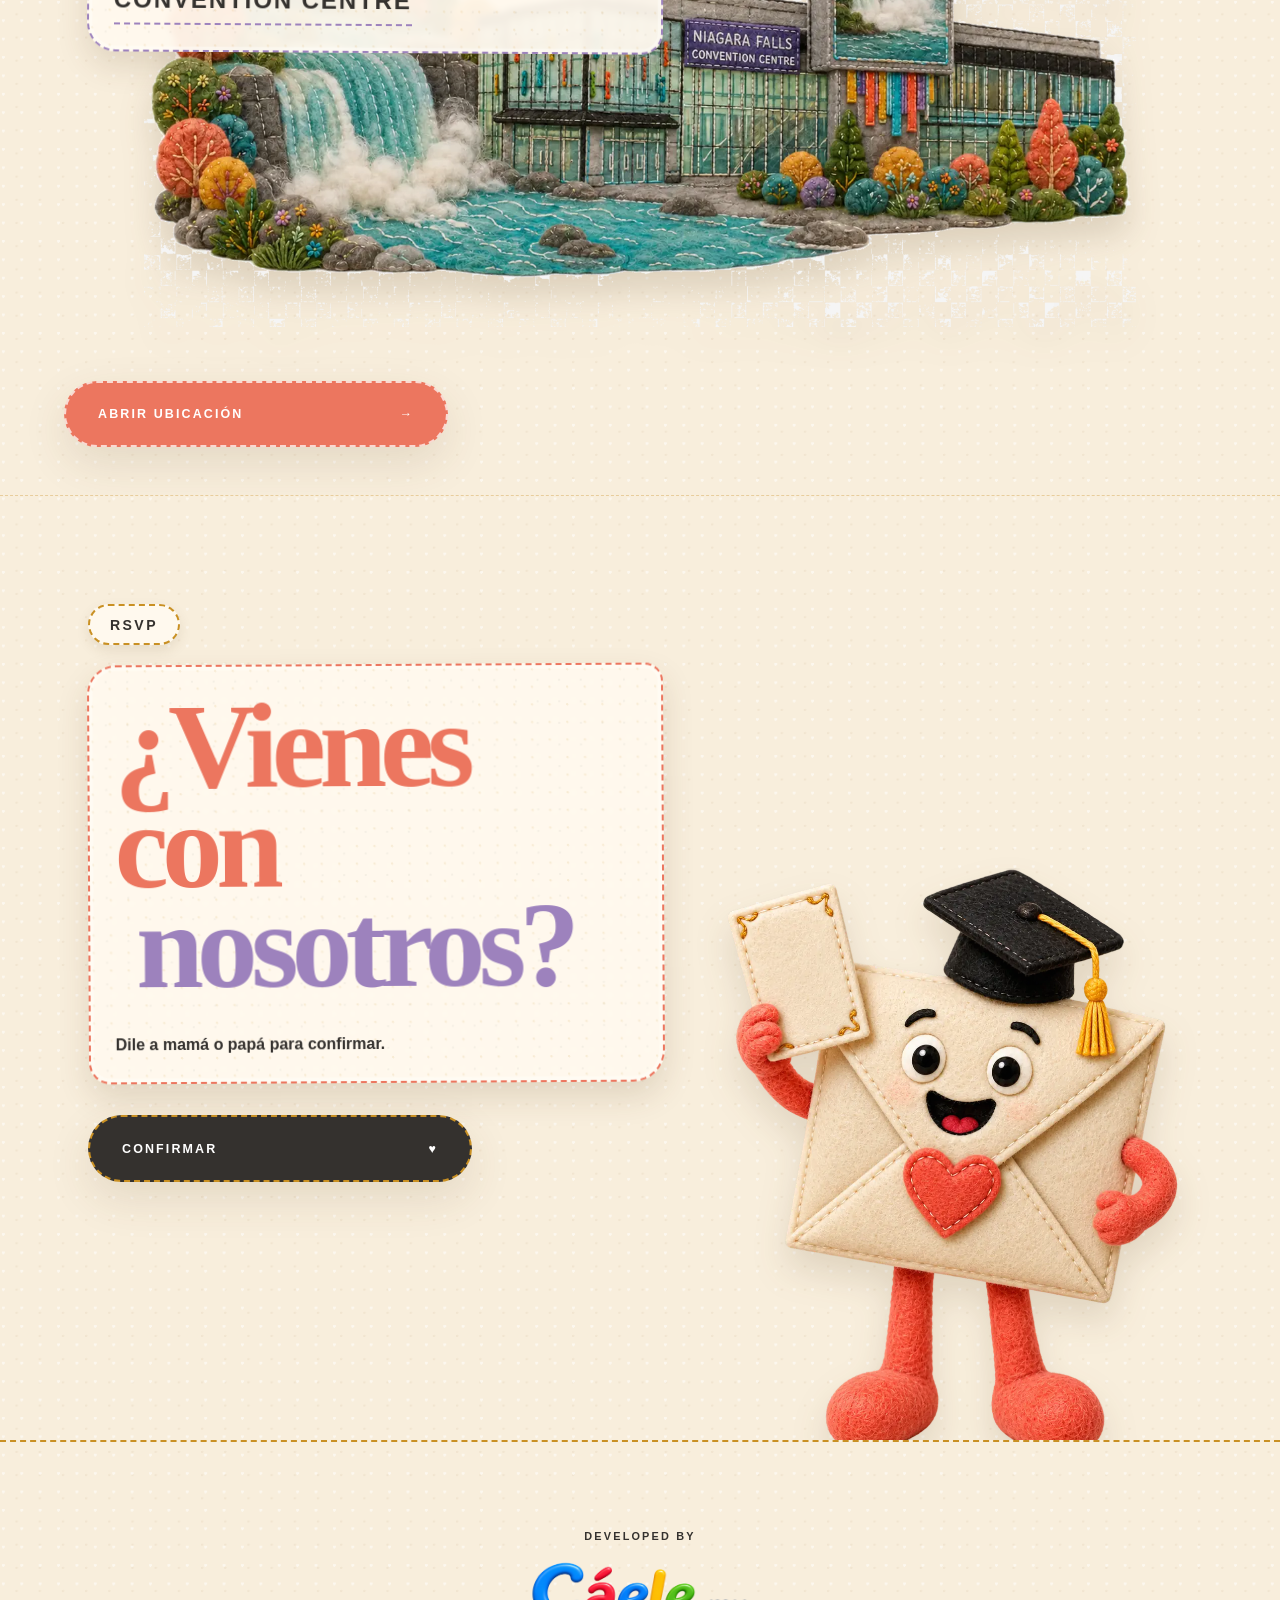
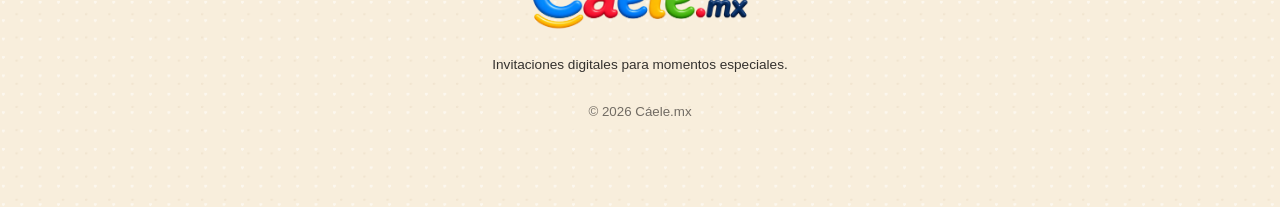
==== commit bb37a938: "angel.hernandez/Add favicon kids in ana emi" ====
--- a/anaemi/index.html
+++ b/anaemi/index.html
@@ -10,7 +10,7 @@
     <meta name="theme-color" content="#f8eedc">
     <meta name="author" content="Cáele.mx">
     <meta name="robots" content="noindex, nofollow">
-    <link rel="icon" type="image/svg+xml" href="../assets/favicon.svg">
+    <link rel="icon" type="image/svg+xml" href="./assets/branding/caele-favicon-kids.svg">
     <link rel="stylesheet" href="./css/styles.css?v=0.0.3-rsvp-ratio">
     <script type="module" src="./js/main.js"></script>
 </head>
@@ -181,7 +181,7 @@
                 <p>Developed by</p>
                 <a href="https://caele.mx" target="_blank" rel="noopener noreferrer"
                     aria-label="Visitar Cáele.mx">
-                    <img src="../assets/branding/caele-logo.svg" alt="Cáele.mx">
+                    <img src="./assets/branding/caele-kids-fiel.svg" alt="Cáele.mx">
                 </a>
                 <span>Invitaciones digitales para momentos especiales.</span>
                 <small>© <span data-current-year>2026</span> Cáele.mx</small>
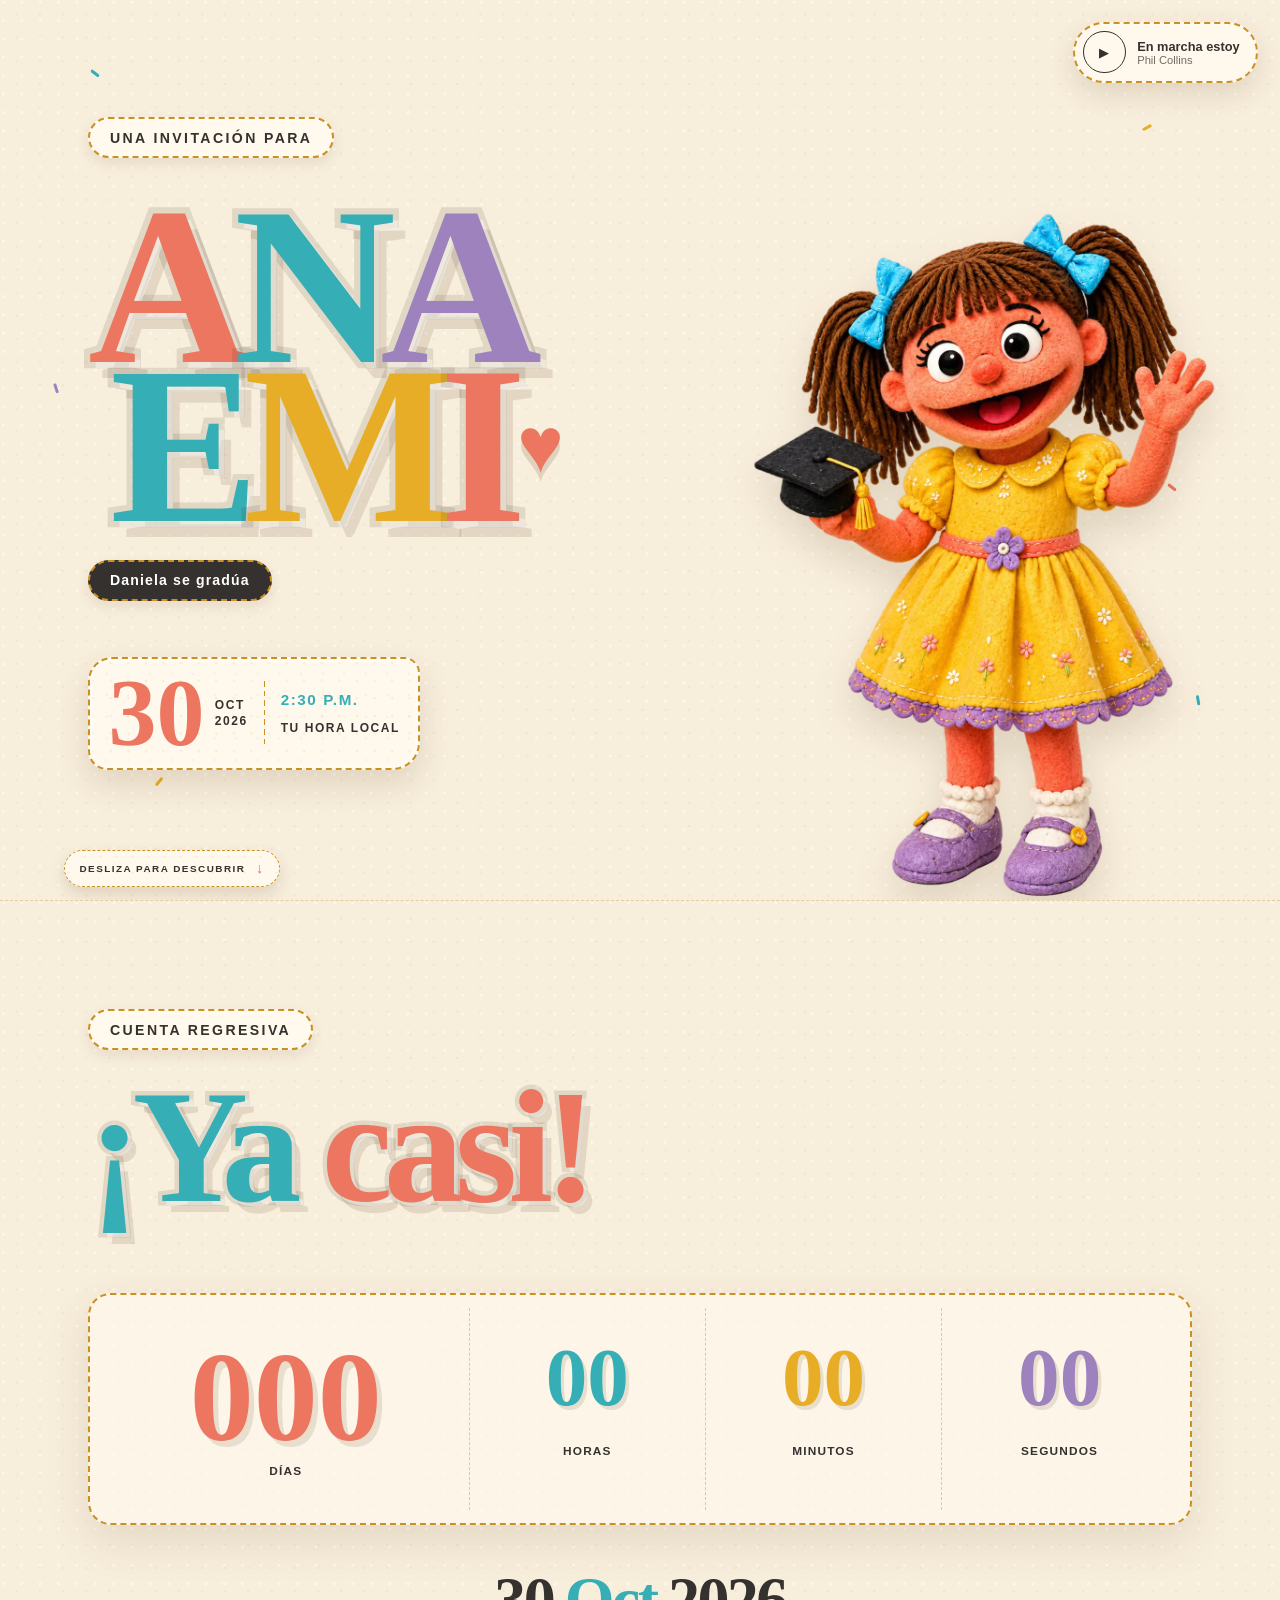
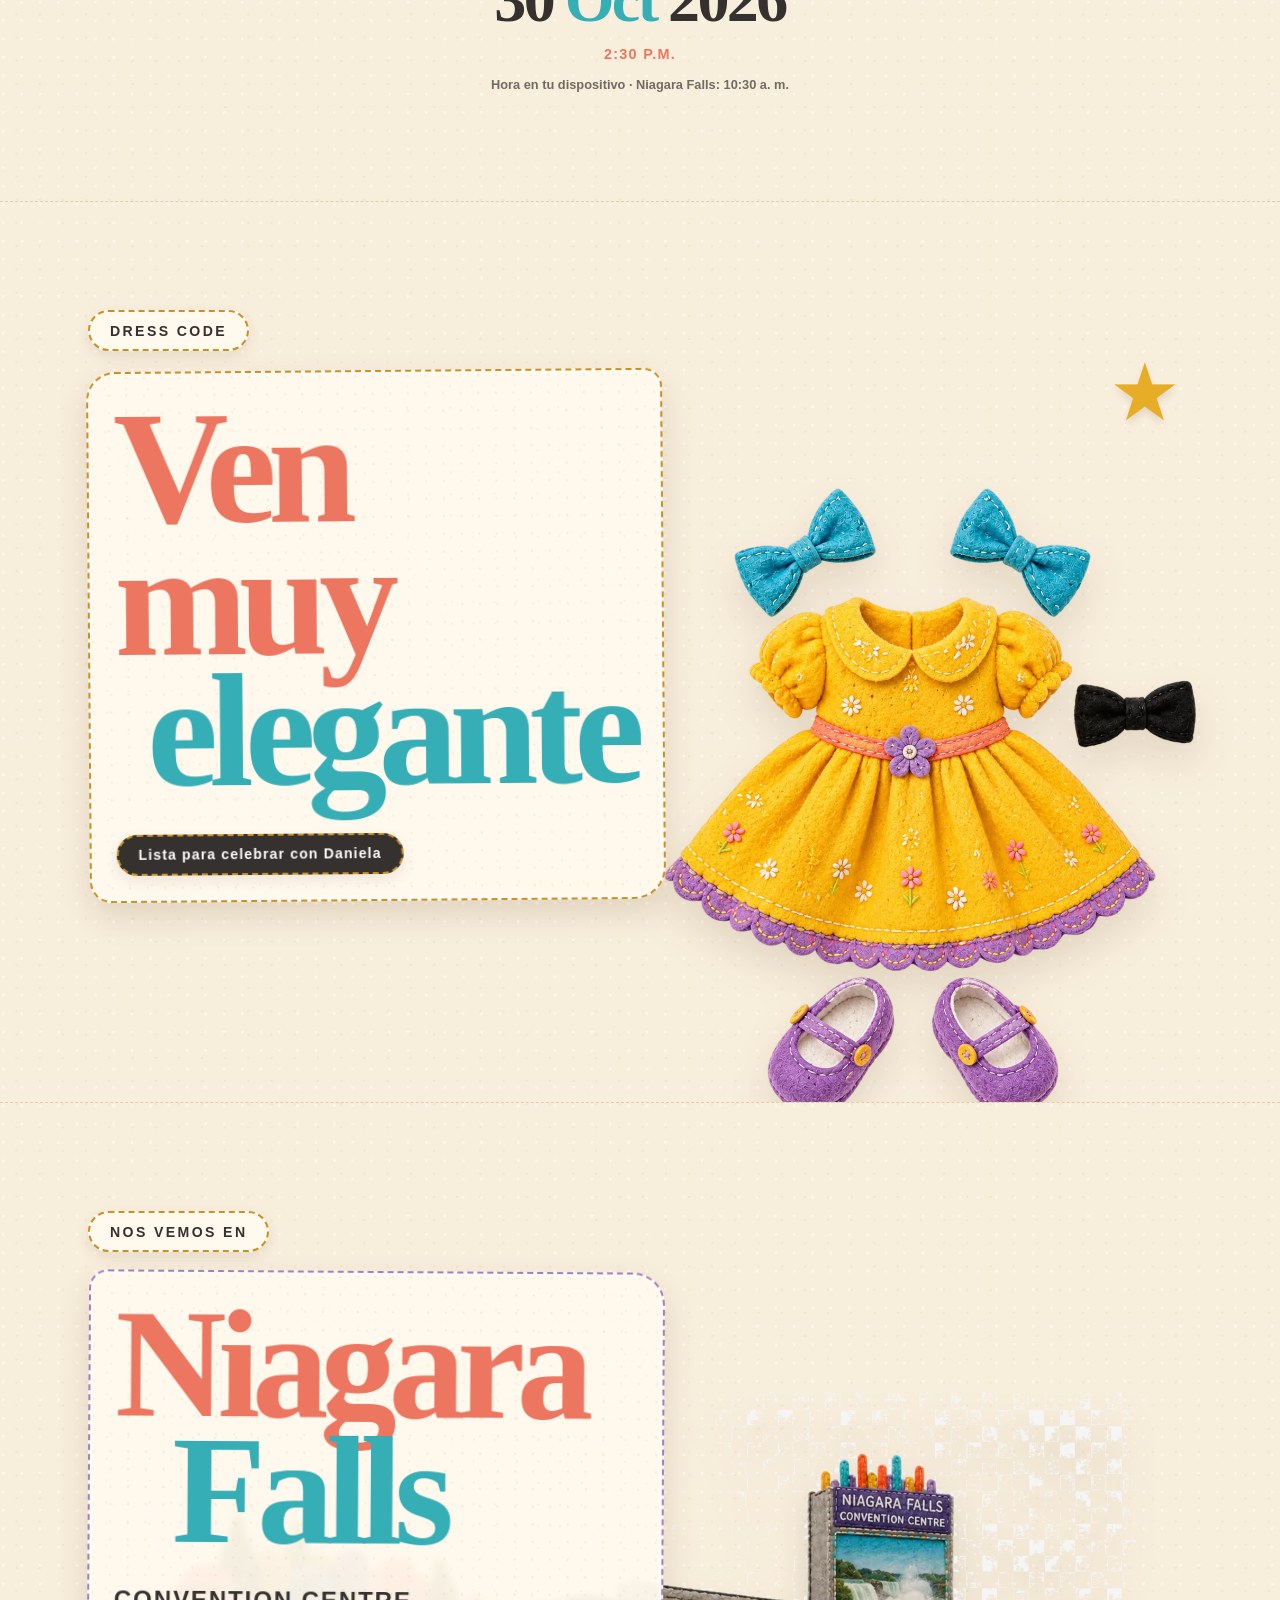
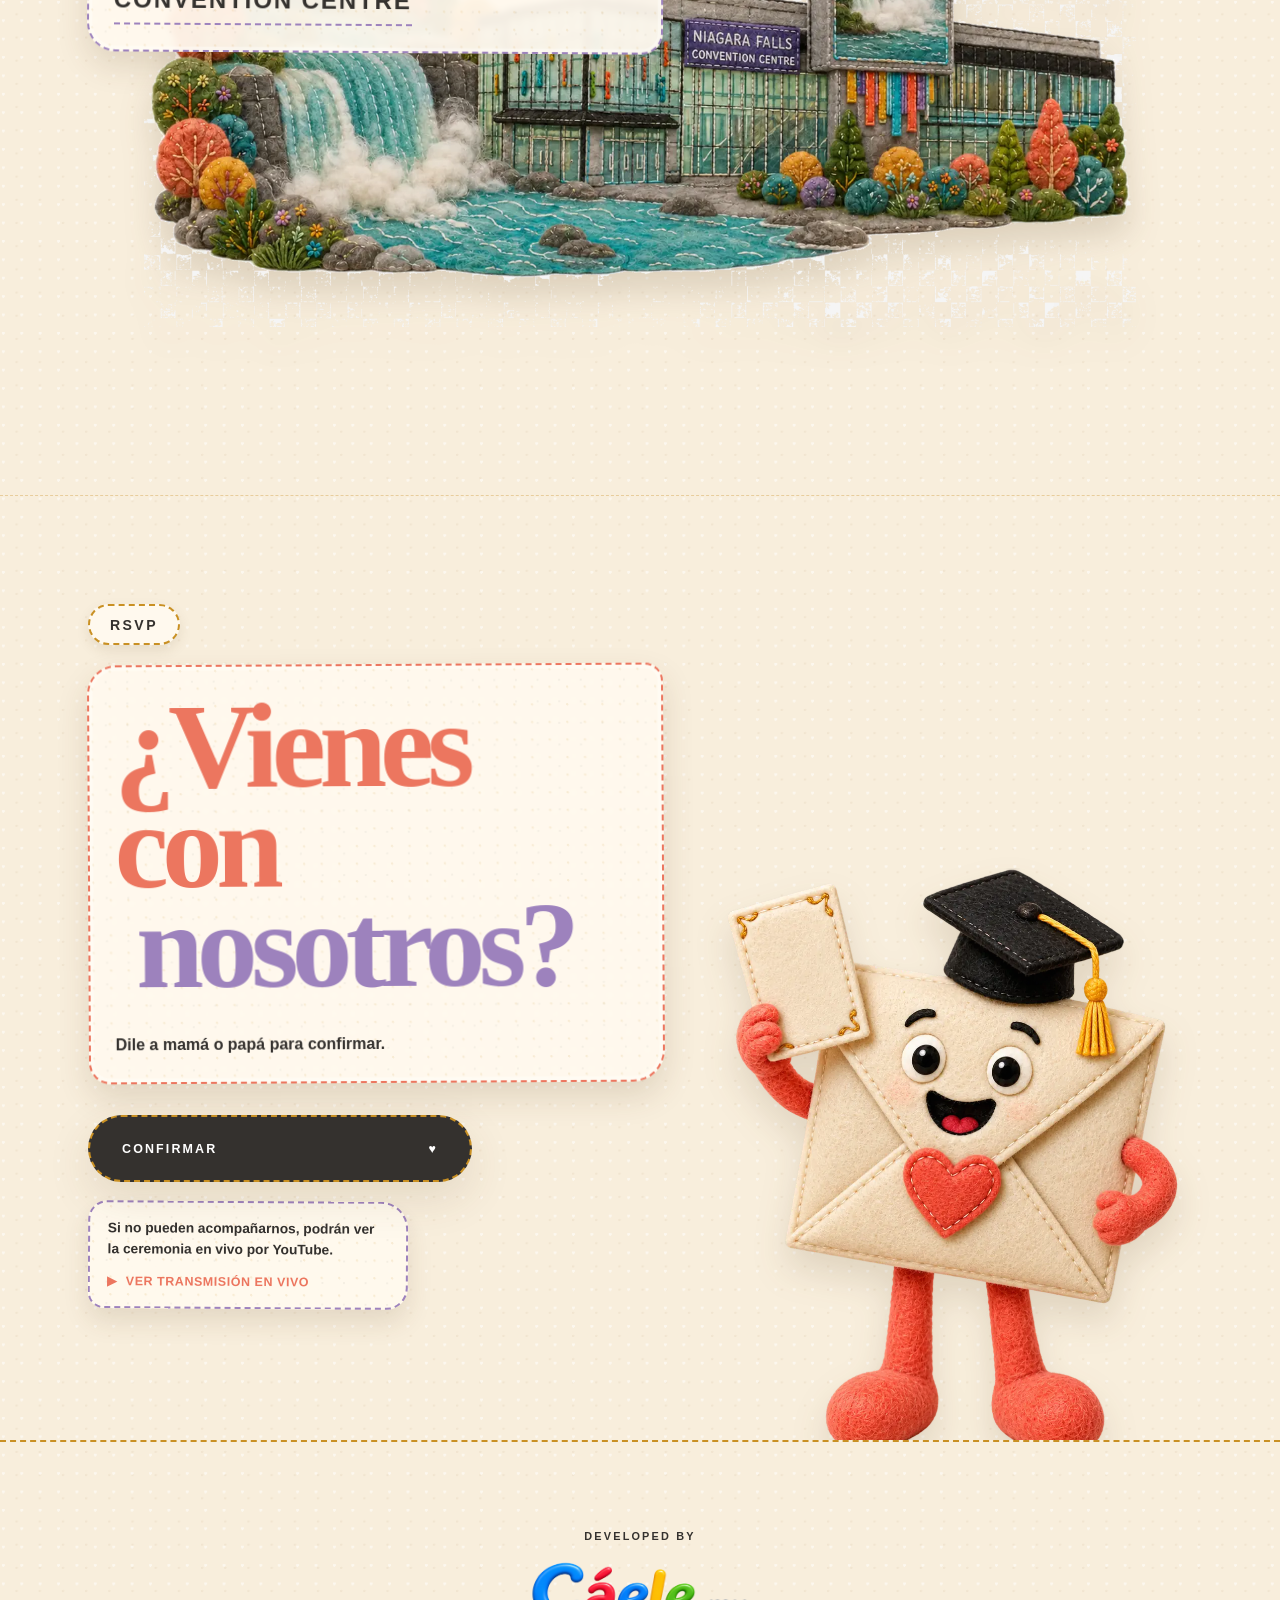
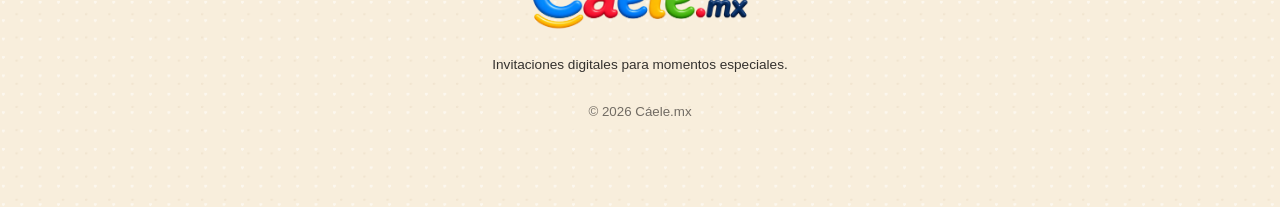
==== commit f2ca1f2a: "feat: update event time and add livestream" ====
--- a/anaemi/index.html
+++ b/anaemi/index.html
@@ -11,8 +11,8 @@
     <meta name="author" content="Cáele.mx">
     <meta name="robots" content="noindex, nofollow">
     <link rel="icon" type="image/svg+xml" href="./assets/branding/caele-favicon-kids.svg">
-    <link rel="stylesheet" href="./css/styles.css?v=0.0.3-rsvp-ratio">
-    <script type="module" src="./js/main.js"></script>
+    <link rel="stylesheet" href="./css/styles.css?v=0.0.3-event-time">
+    <script type="module" src="./js/main.js?v=0.0.3-event-time"></script>
 </head>
 
 <body>
@@ -56,11 +56,14 @@
 
                 <div class="hero__details" data-reveal>
                     <div class="hero__date">
-                        <strong>31</strong>
-                        <span>Oct<br>2026</span>
+                        <strong data-event-local-day>30</strong>
+                        <span><span data-event-local-month-short>Oct</span><br><span data-event-local-year>2026</span></span>
                     </div>
                     <span class="stitched-rule" aria-hidden="true"></span>
-                    <p><strong>2:00 PM</strong><span>Niagara Falls</span></p>
+                    <p>
+                        <strong><time datetime="2026-10-30T14:30:00Z" data-event-local-time>10:30 a. m.</time></strong>
+                        <span data-event-zone-note="short">Hora oficial de Niagara Falls</span>
+                    </p>
                 </div>
 
                 <img class="hero__puppet" src="./assets/illustrations/ana-emi-puppet.webp"
@@ -103,7 +106,15 @@
                         </div>
                     </div>
 
-                    <p class="countdown__date" data-reveal>31 <span>Oct</span> 2026</p>
+                    <p class="countdown__date" data-reveal>
+                        <time datetime="2026-10-30T14:30:00Z">
+                            <strong data-event-local-day>30</strong>
+                            <span data-event-local-month-short>Oct</span>
+                            <strong data-event-local-year>2026</strong>
+                            <small data-event-local-time>10:30 a. m.</small>
+                        </time>
+                    </p>
+                    <p class="countdown__timezone" data-event-zone-note data-reveal>Hora oficial de Niagara Falls</p>
                     <p class="sr-only" data-countdown-status aria-live="polite"></p>
                 </div>
             </section>
@@ -164,10 +175,20 @@
                         </div>
                     </div>
 
-                    <a id="rsvp-link" class="felt-button felt-button--dark rsvp__button" href="#" target="_blank"
-                        rel="noopener noreferrer" data-reveal>
-                        <span>Confirmar</span><span aria-hidden="true">♥</span>
-                    </a>
+                    <div class="rsvp__actions" data-reveal>
+                        <a id="rsvp-link" class="felt-button felt-button--dark rsvp__button" href="#" target="_blank"
+                            rel="noopener noreferrer">
+                            <span>Confirmar</span><span aria-hidden="true">♥</span>
+                        </a>
+
+                        <div class="rsvp__stream">
+                            <p>Si no pueden acompañarnos, podrán ver la ceremonia en vivo por YouTube.</p>
+                            <a href="https://youtube.com/@universityofniagarafallscanada?si=LqnKwSC5j3wvr77v"
+                                target="_blank" rel="noopener noreferrer">
+                                <span aria-hidden="true">▶</span><span>Ver transmisión en vivo</span>
+                            </a>
+                        </div>
+                    </div>
 
                     <img class="rsvp__art" src="./assets/illustrations/rsvp-envelope.webp"
                         alt="Sobre de fieltro sonriente con birrete" width="1050" height="1186" loading="lazy"
--- a/anaemi/css/styles.css
+++ b/anaemi/css/styles.css
@@ -520,8 +520,35 @@
     letter-spacing: -0.04em;
 }
 
+.countdown__date time {
+    display: grid;
+    grid-template-columns: repeat(3, max-content);
+    justify-content: center;
+    gap: 0 0.18em;
+}
+
 .countdown__date span {
     color: var(--turquoise);
+}
+
+.countdown__date small {
+    grid-column: 1 / -1;
+    margin-block-start: 0.55rem;
+    color: var(--coral);
+    font-family: var(--body);
+    font-size: clamp(0.75rem, 3.2vw, 0.9rem);
+    font-weight: 800;
+    letter-spacing: 0.09em;
+    text-transform: uppercase;
+}
+
+.countdown__timezone {
+    margin: 0.85rem auto 0;
+    color: var(--muted);
+    font-size: clamp(0.68rem, 2.8vw, 0.8rem);
+    font-weight: 650;
+    line-height: 1.45;
+    text-align: center;
 }
 
 /* Dress code */
@@ -682,8 +709,52 @@
     line-height: 1.6;
 }
 
+.rsvp__actions {
+    position: relative;
+    z-index: 5;
+    display: grid;
+    justify-items: start;
+    inline-size: min(100%, 24rem);
+    margin-block-start: 2rem;
+}
+
 .rsvp__button {
-    margin-block-start: 2rem;
+    margin: 0;
+}
+
+.rsvp__stream {
+    inline-size: min(100%, 20rem);
+    margin-block-start: 1.2rem;
+    padding: 1rem 1.1rem;
+    color: var(--ink);
+    background-color: rgb(255 249 238 / 96%);
+    background-image:
+        radial-gradient(circle at 18% 24%, rgb(201 144 35 / 13%) 0 0.065rem, transparent 0.085rem),
+        radial-gradient(circle at 76% 68%, rgb(113 107 99 / 8%) 0 0.055rem, transparent 0.08rem);
+    background-size: 1.1rem 1.1rem, 1.35rem 1.35rem;
+    border: 0.125rem dashed var(--lavender);
+    border-radius: 1.2rem 1.7rem 1.35rem 1rem;
+    box-shadow: 0 0.8rem 1.6rem rgb(83 55 22 / 12%);
+    transform: rotate(0.35deg);
+}
+
+.rsvp__stream p {
+    margin: 0 0 0.75rem;
+    font-size: 0.86rem;
+    font-weight: 650;
+    line-height: 1.5;
+}
+
+.rsvp__stream a {
+    display: inline-flex;
+    align-items: center;
+    gap: 0.55rem;
+    color: var(--coral);
+    font-size: 0.78rem;
+    font-weight: 850;
+    letter-spacing: 0.045em;
+    line-height: 1.35;
+    text-transform: uppercase;
 }
 
 .rsvp__art {
